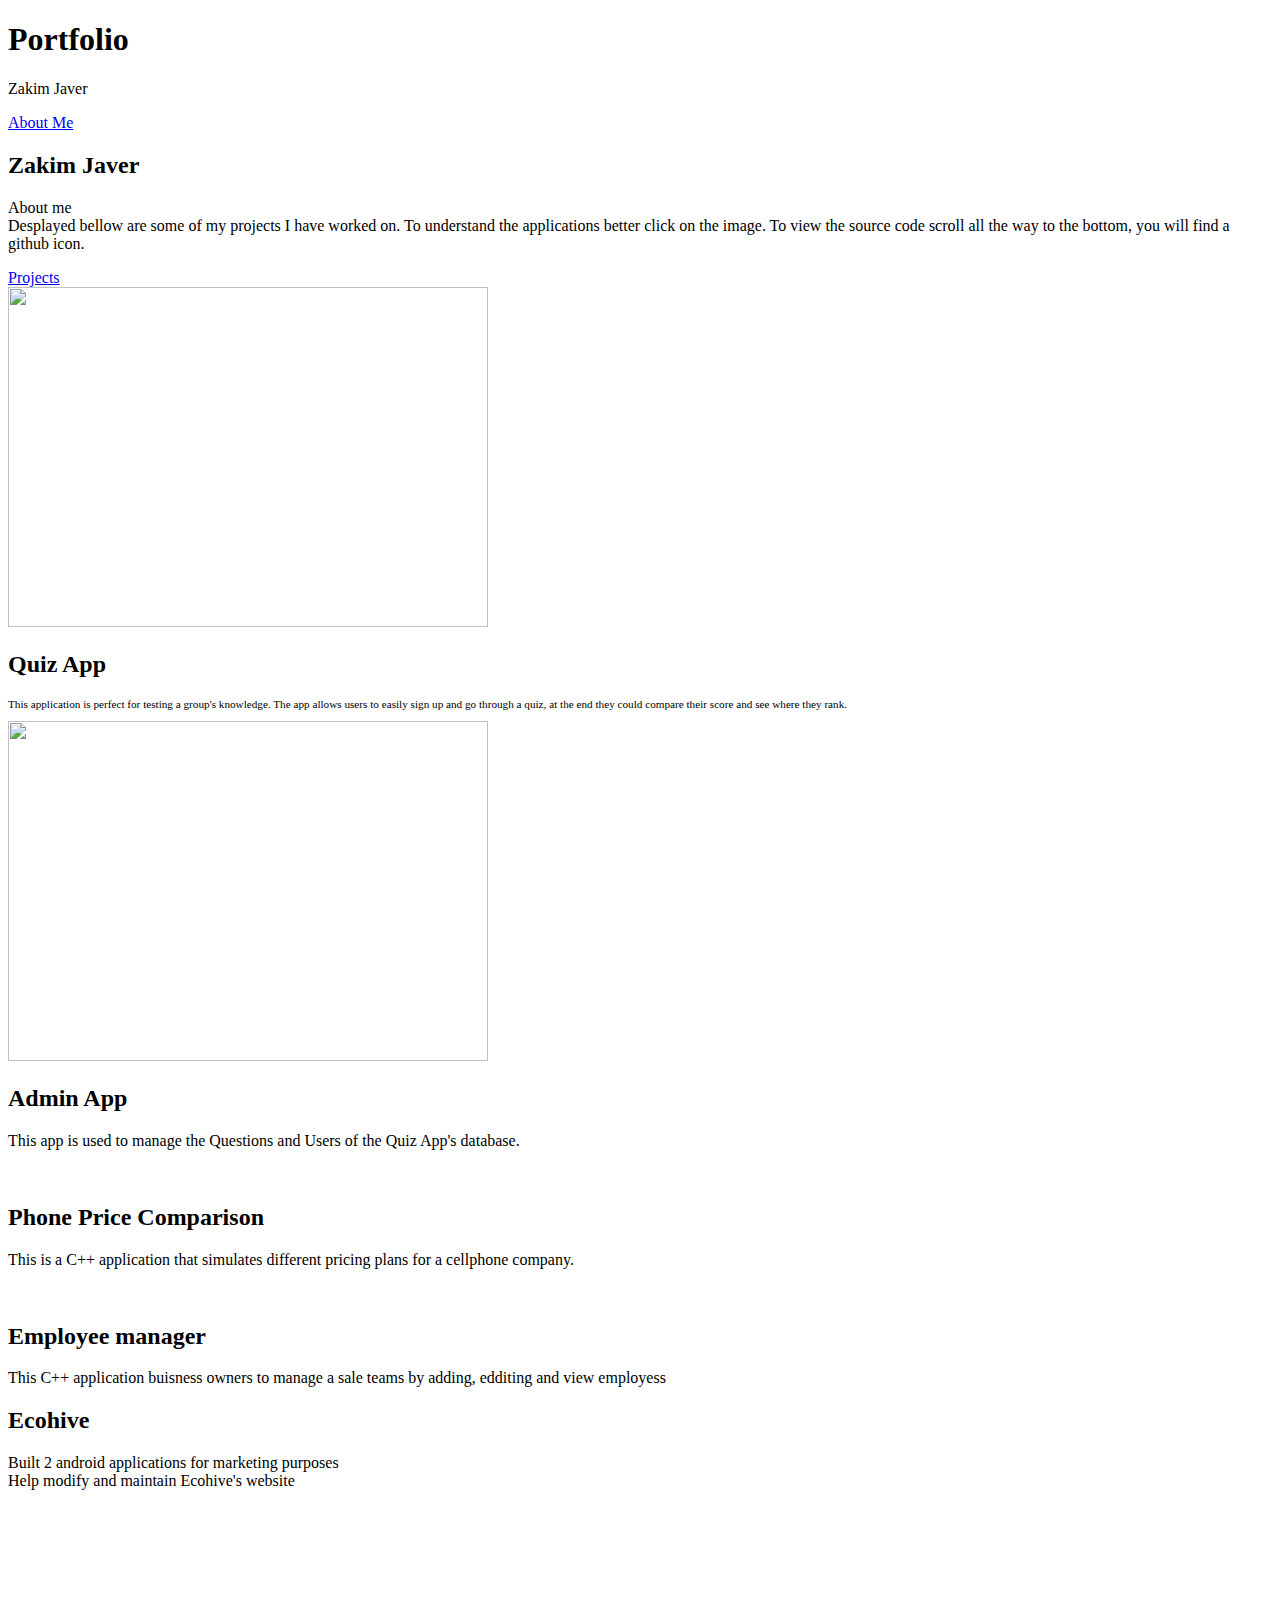
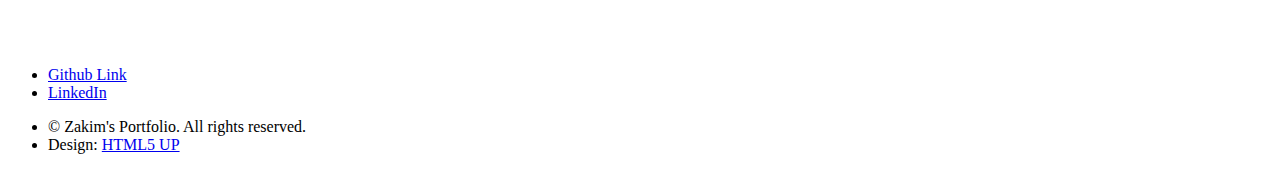
==== index.html @ 415ef4fd "Add files via upload" ====
<!DOCTYPE HTML>
<!--
	Overflow by HTML5 UP
	html5up.net | @ajlkn
	Free for personal and commercial use under the CCA 3.0 license (html5up.net/license)
-->
<html>
	<head>
		<title>Zakim Javer</title>
		<meta charset="utf-8" />
		<meta name="viewport" content="width=device-width, initial-scale=1, user-scalable=no" />
		<link rel="stylesheet" href="assets/css/main.css" />
		<noscript><link rel="stylesheet" href="assets/css/noscript.css" /></noscript>
	</head>
	<body class="is-preload">

		<!-- Header -->
			<section id="header">
				<header>
					<h1>Portfolio </h1>
					<p>Zakim Javer</p>
				</header>
				<footer>
					<a href="#banner" class="button style2 scrolly-middle">About Me</a>
				</footer>
			</section>

		<!-- Banner -->
			<section id="banner">
				<header>
					<h2>Zakim Javer</h2>
				</header>
				<p>About me<br>
					Desplayed bellow are some of my projects I have worked on. To understand the applications better click on the image. To view the source code scroll all the way to the bottom, you will find a github icon.</p>
				<footer>
					<a href="#first" class="button style2 scrolly">Projects</a>
				</footer>
			</section>
		<!-- Quiz app -->
			<article id="first" class="container box style1 right">
				<a href="quizApp.html" class="image fit"><img src="images/projects/quizApp.jpg" alt="" style="width: 12.7cm; height: 9cm" /></a>
				<div class="inner">
					<header>
						<h2>Quiz App</h2>
					</header>
					<p style="font-size: 70%">This application is perfect for testing a group's knowledge. The app allows users to easily sign up and go through a quiz, at the end they could compare their score and see where they rank.</p>
				</div>
			</article>

		<!-- MyUserLab -->
			<article class="container box style1 left">
				<a href="myUserLab.html" class="image fit"><img src="images/MyUserLab/myUserLab.jpg" alt="" style="width: 12.7cm; height: 9cm"/></a>
				<div class="inner">
					<header>
						<h2>Admin App</h2>
					</header>
					<p>This app is used to manage the Questions and Users of the Quiz App's database.</p>
				</div>
			</article>

			<article id="third" class="container box style1 right">
				<a href="phonePriceComparison.html" class="image fit"><img src="images/phoneSimulation.jpg" alt="" /></a>
				<div class="inner">
					<header>
						<h2>Phone Price Comparison
						</h2>
					</header>
					<p>This is a C++ application that simulates different pricing plans for a cellphone company.</p>
				</div>
			</article>

			<article id="forth" class="container box style1 right">
				<a href="employeeManager.html" class="image fit"><img src="images/employeeManager.jpg" alt="" /></a>
				<div class="inner">
					<header>
						<h2>Employee manager
						</h2>
					</header>
					<p>This C++ application buisness owners to manage a sale teams by adding, edditing and view employess</p>
				</div>
			</article>

		<!-- Portfolio -->
			<article class="container box style2">
				<header>
					<h2>Ecohive</h2>
					<p>Built 2 android applications for marketing purposes<br />
					Help modify and maintain Ecohive's website<br /></p>
				</header>
				<div class="inner gallery">
					<div class="row gtr-0">
						<div class="col-3 col-12-mobile"><a href="images/fulls/01.jpg" class="image fit"><img src="images/thumbs/01.jpg" alt="" title="Ad infinitum" /></a></div>
						<div class="col-3 col-12-mobile"><a href="images/fulls/02.jpg" class="image fit"><img src="images/thumbs/02.jpg" alt="" title="Dressed in Clarity" /></a></div>
						<div class="col-3 col-12-mobile"><a href="images/fulls/03.jpg" class="image fit"><img src="images/thumbs/03.jpg" alt="" title="Raven" /></a></div>
						<div class="col-3 col-12-mobile"><a href="images/fulls/04.jpg" class="image fit"><img src="images/thumbs/04.jpg" alt="" title="I'll have a cup of Disneyland, please" /></a></div>
					</div>
					<div class="row gtr-0">
						<div class="col-3 col-12-mobile"><a href="images/fulls/05.jpg" class="image fit"><img src="images/thumbs/05.jpg" alt="" title="Cherish" /></a></div>
						<div class="col-3 col-12-mobile"><a href="images/fulls/06.jpg" class="image fit"><img src="images/thumbs/06.jpg" alt="" title="Different." /></a></div>
						<div class="col-3 col-12-mobile"><a href="images/fulls/07.jpg" class="image fit"><img src="images/thumbs/07.jpg" alt="" title="History was made here" /></a></div>
						<div class="col-3 col-12-mobile"><a href="images/fulls/08.jpg" class="image fit"><img src="images/thumbs/08.jpg" alt="" title="People come and go and walk away" /></a></div>
					</div>
				</div>
			</article>

		<!-- Generic -->
		<!--
			<article class="container box style3">
				<header>
					<h2>Generic Box</h2>
					<p>Just a generic box. Nothing to see here.</p>
				</header>
				<section>
					<header>
						<h3>Paragraph</h3>
						<p>This is a subtitle</p>
					</header>
					<p>Phasellus nisl nisl, varius id <sup>porttitor sed pellentesque</sup> ac orci. Pellentesque
					habitant <strong>strong</strong> tristique <b>bold</b> et netus <i>italic</i> malesuada <em>emphasized</em> ac turpis egestas. Morbi
					leo suscipit ut. Praesent <sub>id turpis vitae</sub> turpis pretium ultricies. Vestibulum sit
					amet risus elit.</p>
				</section>
				<section>
					<header>
						<h3>Blockquote</h3>
					</header>
					<blockquote>Fringilla nisl. Donec accumsan interdum nisi, quis tincidunt felis sagittis eget.
					tempus euismod. Vestibulum ante ipsum primis in faucibus.</blockquote>
				</section>
				<section>
					<header>
						<h3>Divider</h3>
					</header>
					<p>Donec consectetur <a href="#">vestibulum dolor et pulvinar</a>. Etiam vel felis enim, at viverra
					ligula. Ut porttitor sagittis lorem, quis eleifend nisi ornare vel. Praesent nec orci
					facilisis leo magna. Cras sit amet urna eros, id egestas urna. Quisque aliquam
					tempus euismod. Vestibulum ante ipsum primis in faucibus orci luctus et ultrices
					posuere cubilia.</p>
					<hr />
					<p>Donec consectetur vestibulum dolor et pulvinar. Etiam vel felis enim, at viverra
					ligula. Ut porttitor sagittis lorem, quis eleifend nisi ornare vel. Praesent nec orci
					facilisis leo magna. Cras sit amet urna eros, id egestas urna. Quisque aliquam
					tempus euismod. Vestibulum ante ipsum primis in faucibus orci luctus et ultrices
					posuere cubilia.</p>
				</section>
				<section>
					<header>
						<h3>Unordered List</h3>
					</header>
					<ul>
						<li>Donec consectetur vestibulum dolor et pulvinar. Etiam vel felis enim, at viverra ligula. Ut porttitor sagittis lorem, quis eleifend nisi ornare vel.</li>
						<li>Donec consectetur vestibulum dolor et pulvinar. Etiam vel felis enim, at viverra ligula. Ut porttitor sagittis lorem, quis eleifend nisi ornare vel.</li>
						<li>Donec consectetur vestibulum dolor et pulvinar. Etiam vel felis enim, at viverra ligula. Ut porttitor sagittis lorem, quis eleifend nisi ornare vel.</li>
						<li>Donec consectetur vestibulum dolor et pulvinar. Etiam vel felis enim, at viverra ligula. Ut porttitor sagittis lorem, quis eleifend nisi ornare vel.</li>
					</ul>
				</section>
				<section>
					<header>
						<h3>Ordered List</h3>
					</header>
					<ol>
						<li>Donec consectetur vestibulum dolor et pulvinar. Etiam vel felis enim, at viverra ligula. Ut porttitor sagittis lorem, quis eleifend nisi ornare vel.</li>
						<li>Donec consectetur vestibulum dolor et pulvinar. Etiam vel felis enim, at viverra ligula. Ut porttitor sagittis lorem, quis eleifend nisi ornare vel.</li>
						<li>Donec consectetur vestibulum dolor et pulvinar. Etiam vel felis enim, at viverra ligula. Ut porttitor sagittis lorem, quis eleifend nisi ornare vel.</li>
						<li>Donec consectetur vestibulum dolor et pulvinar. Etiam vel felis enim, at viverra ligula. Ut porttitor sagittis lorem, quis eleifend nisi ornare vel.</li>
					</ol>
				</section>
				<section>
					<header>
						<h3>Table</h3>
					</header>
					<div class="table-wrapper">
						<table>
							<thead>
								<tr>
									<th>ID</th>
									<th>Name</th>
									<th>Description</th>
									<th>Price</th>
								</tr>
							</thead>
							<tbody>
								<tr>
									<td>45815</td>
									<td>Something</td>
									<td>Ut porttitor sagittis lorem quis nisi ornare.</td>
									<td>29.99</td>
								</tr>
								<tr>
									<td>24524</td>
									<td>Nothing</td>
									<td>Ut porttitor sagittis lorem quis nisi ornare.</td>
									<td>19.99</td>
								</tr>
								<tr>
									<td>45815</td>
									<td>Something</td>
									<td>Ut porttitor sagittis lorem quis nisi ornare.</td>
									<td>29.99</td>
								</tr>
								<tr>
									<td>24524</td>
									<td>Nothing</td>
									<td>Ut porttitor sagittis lorem quis nisi ornare.</td>
									<td>19.99</td>
								</tr>
							</tbody>
							<tfoot>
								<tr>
									<td colspan="3"></td>
									<td>100.00</td>
								</tr>
							</tfoot>
						</table>
					</div>
				</section>
				<section>
					<header>
						<h3>Form</h3>
					</header>
					<form method="post" action="#">
						<div class="row">
							<div class="col-6 col-12-mobile">
								<input class="text" type="text" name="name" id="name" value="" placeholder="John Doe" />
							</div>
							<div class="col-6 col-12-mobile">
								<input class="text" type="text" name="email" id="email" value="" placeholder="johndoe@domain.tld" />
							</div>
							<div class="col-12">
								<select name="department" id="department">
									<option value="">Choose a department</option>
									<option value="1">Manufacturing</option>
									<option value="2">Administration</option>
									<option value="3">Support</option>
								</select>
							</div>
							<div class="col-12">
								<input class="text" type="text" name="subject" id="subject" value="" placeholder="Enter your subject" />
							</div>
							<div class="col-12">
								<textarea name="message" id="message" placeholder="Enter your message"></textarea>
							</div>
							<div class="col-12">
								<ul class="actions">
									<li><input type="submit" value="Submit" /></li>
									<li><input type="reset" class="style3" value="Clear Form" /></li>
								</ul>
							</div>
						</div>
					</form>
				</section>
			</article>
		-->

		<section id="footer">
			<ul class="icons">
				<li> <a href="https://github.com/ZakimJaver" class="icon brands fa-github"><span class="label">Github Link</span></a></li>
				<li><a href="#" class="icon brands fa-linkedin-in"><span class="label">LinkedIn</span></a></li>
			</ul>
			<div class="copyright">
				<ul class="menu">
					<li>&copy; Zakim's Portfolio. All rights reserved.</li><li>Design: <a href="http://html5up.net">HTML5 UP</a></li>
				</ul>
			</div>
		</section>

		<!-- Scripts -->
			<script src="assets/js/jquery.min.js"></script>
			<script src="assets/js/jquery.scrolly.min.js"></script>
			<script src="assets/js/jquery.poptrox.min.js"></script>
			<script src="assets/js/browser.min.js"></script>
			<script src="assets/js/breakpoints.min.js"></script>
			<script src="assets/js/util.js"></script>
			<script src="assets/js/main.js"></script>

	</body>
</html>
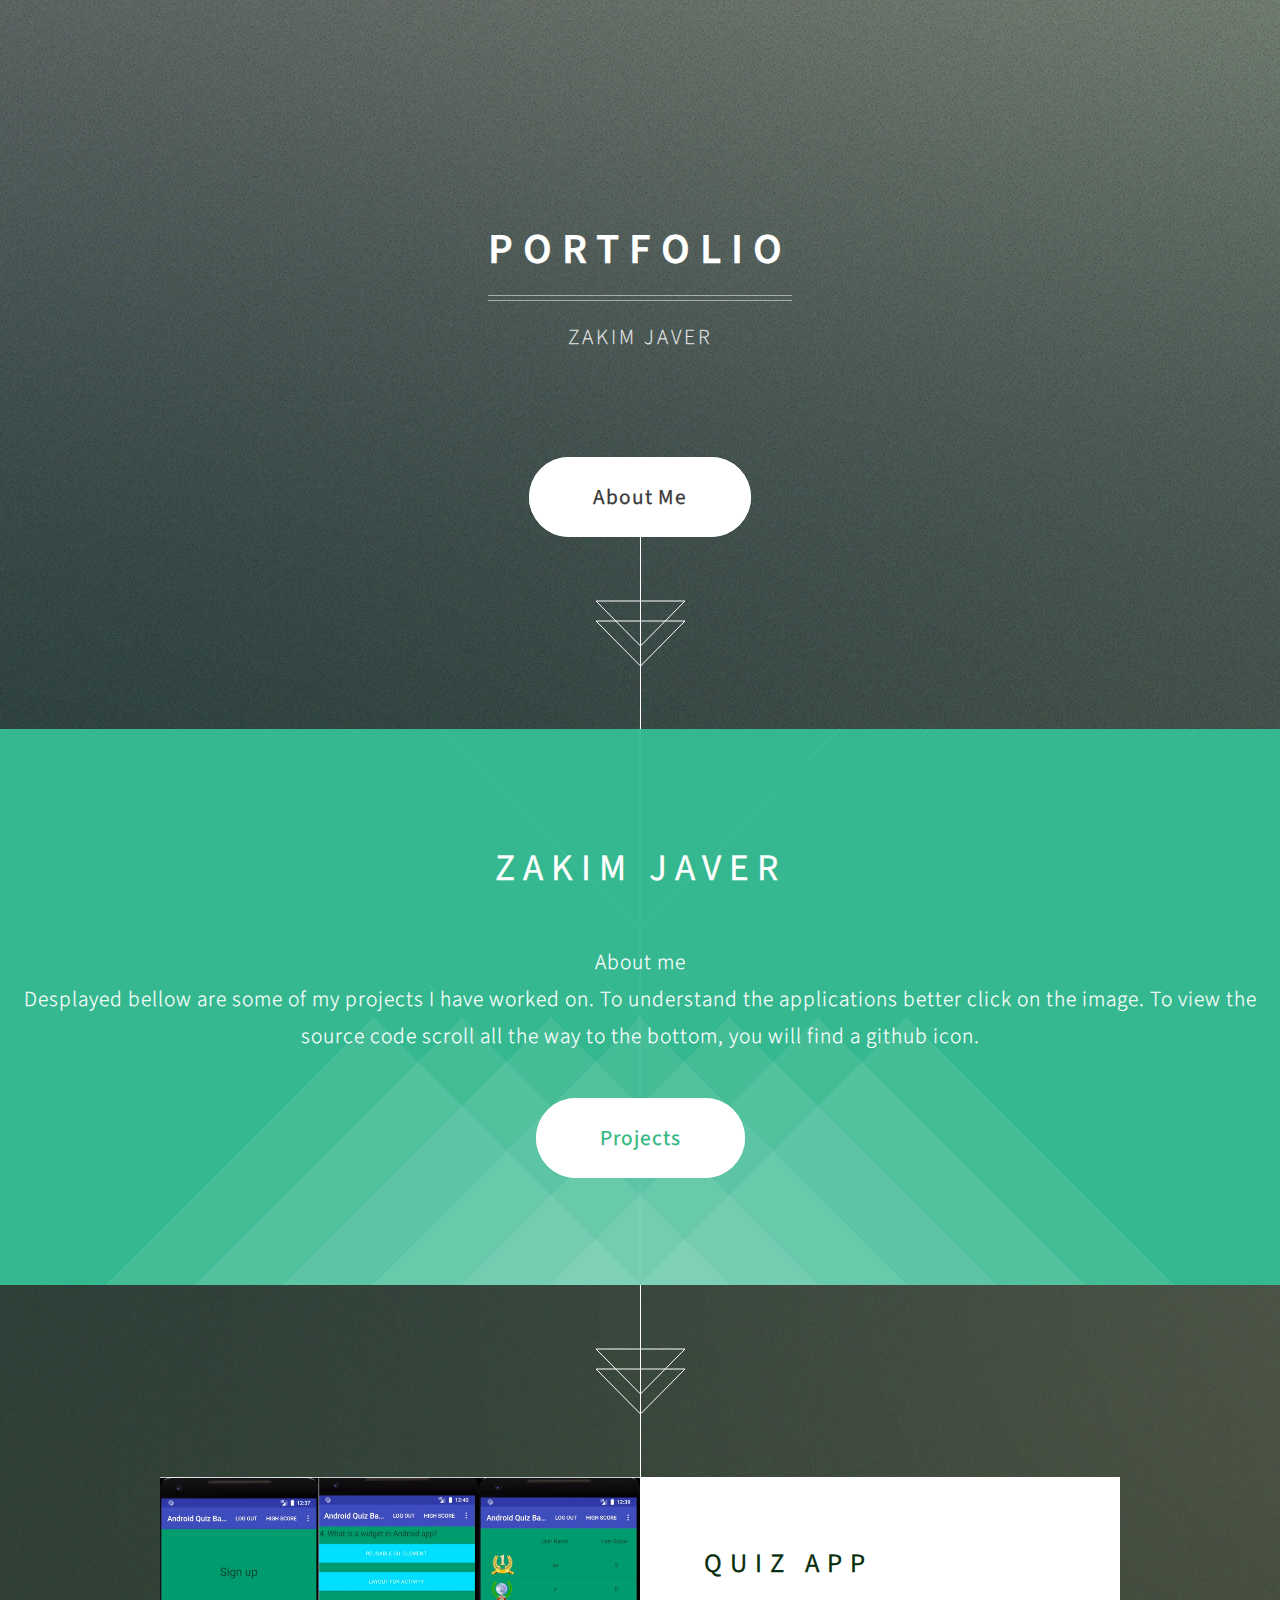
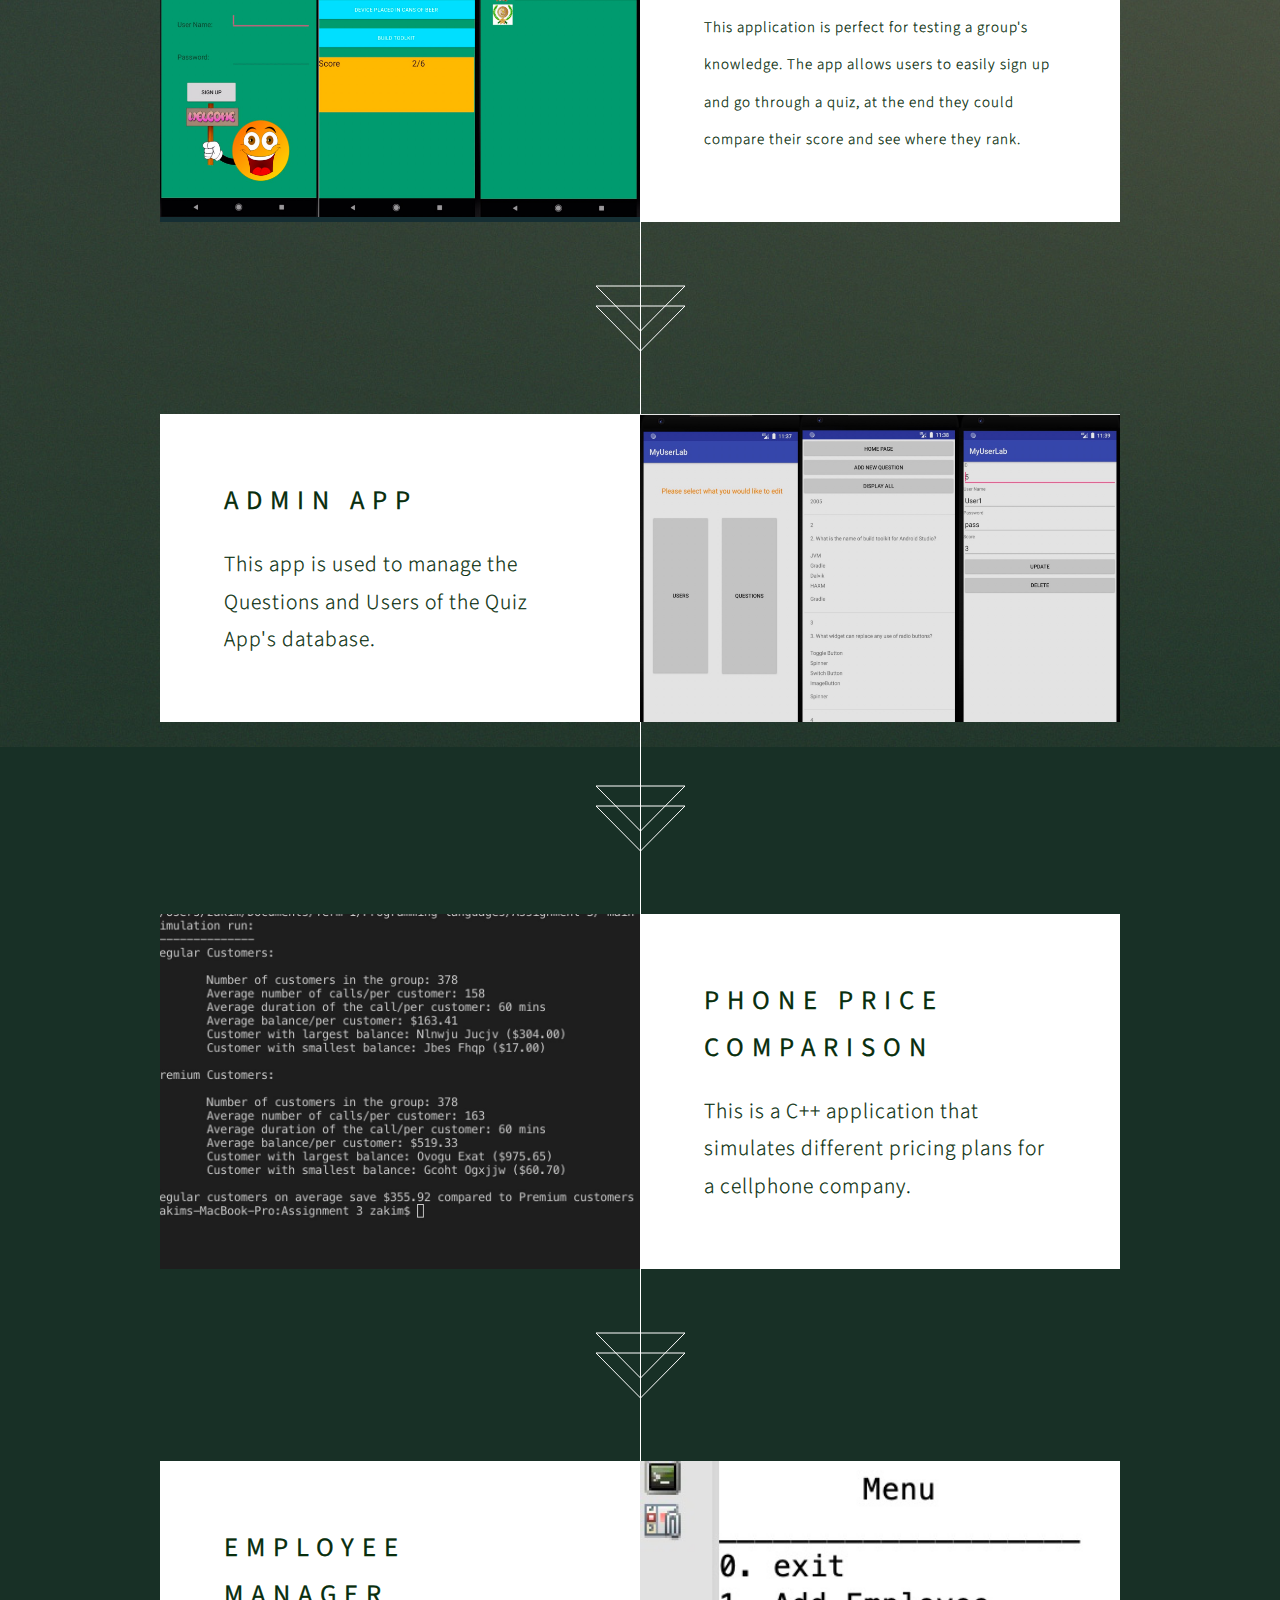
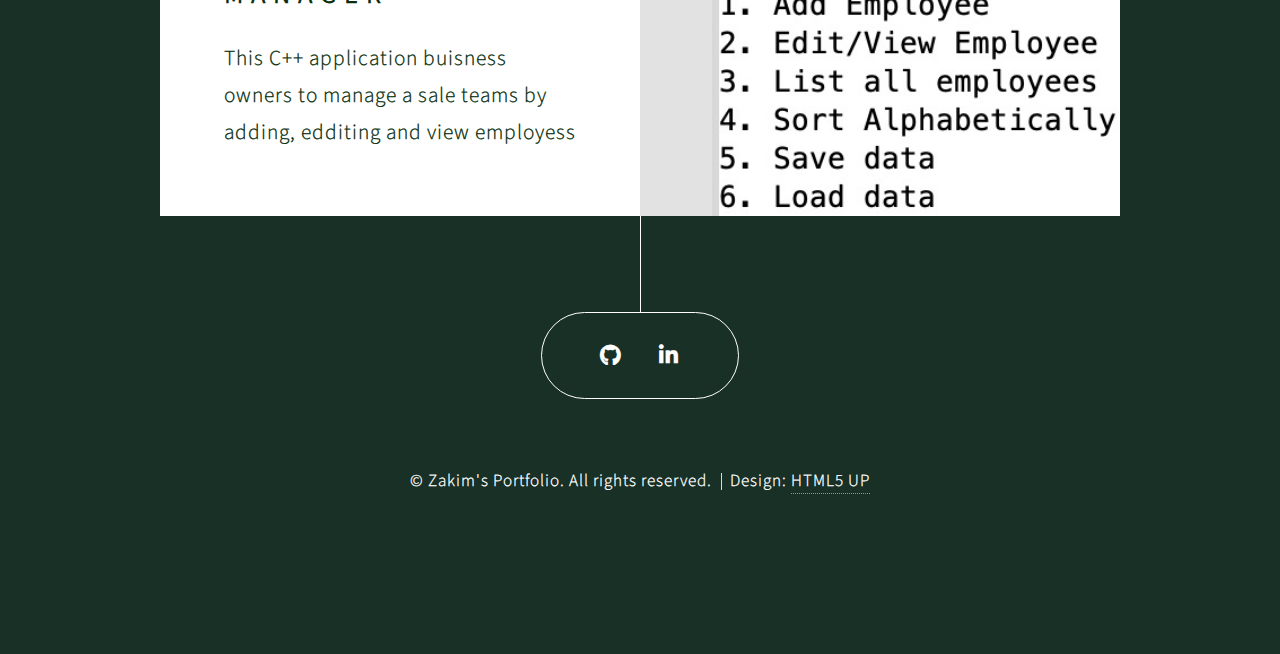
==== commit 48ba9740: "Update index.html" ====
--- a/index.html
+++ b/index.html
@@ -69,7 +69,7 @@
 				</div>
 			</article>
 
-			<article id="forth" class="container box style1 right">
+			<article id="forth" class="container box style1 left">
 				<a href="employeeManager.html" class="image fit"><img src="images/employeeManager.jpg" alt="" /></a>
 				<div class="inner">
 					<header>
@@ -80,182 +80,10 @@
 				</div>
 			</article>
 
-		<!-- Portfolio -->
-			<article class="container box style2">
-				<header>
-					<h2>Ecohive</h2>
-					<p>Built 2 android applications for marketing purposes<br />
-					Help modify and maintain Ecohive's website<br /></p>
-				</header>
-				<div class="inner gallery">
-					<div class="row gtr-0">
-						<div class="col-3 col-12-mobile"><a href="images/fulls/01.jpg" class="image fit"><img src="images/thumbs/01.jpg" alt="" title="Ad infinitum" /></a></div>
-						<div class="col-3 col-12-mobile"><a href="images/fulls/02.jpg" class="image fit"><img src="images/thumbs/02.jpg" alt="" title="Dressed in Clarity" /></a></div>
-						<div class="col-3 col-12-mobile"><a href="images/fulls/03.jpg" class="image fit"><img src="images/thumbs/03.jpg" alt="" title="Raven" /></a></div>
-						<div class="col-3 col-12-mobile"><a href="images/fulls/04.jpg" class="image fit"><img src="images/thumbs/04.jpg" alt="" title="I'll have a cup of Disneyland, please" /></a></div>
-					</div>
-					<div class="row gtr-0">
-						<div class="col-3 col-12-mobile"><a href="images/fulls/05.jpg" class="image fit"><img src="images/thumbs/05.jpg" alt="" title="Cherish" /></a></div>
-						<div class="col-3 col-12-mobile"><a href="images/fulls/06.jpg" class="image fit"><img src="images/thumbs/06.jpg" alt="" title="Different." /></a></div>
-						<div class="col-3 col-12-mobile"><a href="images/fulls/07.jpg" class="image fit"><img src="images/thumbs/07.jpg" alt="" title="History was made here" /></a></div>
-						<div class="col-3 col-12-mobile"><a href="images/fulls/08.jpg" class="image fit"><img src="images/thumbs/08.jpg" alt="" title="People come and go and walk away" /></a></div>
-					</div>
-				</div>
-			</article>
-
-		<!-- Generic -->
-		<!--
-			<article class="container box style3">
-				<header>
-					<h2>Generic Box</h2>
-					<p>Just a generic box. Nothing to see here.</p>
-				</header>
-				<section>
-					<header>
-						<h3>Paragraph</h3>
-						<p>This is a subtitle</p>
-					</header>
-					<p>Phasellus nisl nisl, varius id <sup>porttitor sed pellentesque</sup> ac orci. Pellentesque
-					habitant <strong>strong</strong> tristique <b>bold</b> et netus <i>italic</i> malesuada <em>emphasized</em> ac turpis egestas. Morbi
-					leo suscipit ut. Praesent <sub>id turpis vitae</sub> turpis pretium ultricies. Vestibulum sit
-					amet risus elit.</p>
-				</section>
-				<section>
-					<header>
-						<h3>Blockquote</h3>
-					</header>
-					<blockquote>Fringilla nisl. Donec accumsan interdum nisi, quis tincidunt felis sagittis eget.
-					tempus euismod. Vestibulum ante ipsum primis in faucibus.</blockquote>
-				</section>
-				<section>
-					<header>
-						<h3>Divider</h3>
-					</header>
-					<p>Donec consectetur <a href="#">vestibulum dolor et pulvinar</a>. Etiam vel felis enim, at viverra
-					ligula. Ut porttitor sagittis lorem, quis eleifend nisi ornare vel. Praesent nec orci
-					facilisis leo magna. Cras sit amet urna eros, id egestas urna. Quisque aliquam
-					tempus euismod. Vestibulum ante ipsum primis in faucibus orci luctus et ultrices
-					posuere cubilia.</p>
-					<hr />
-					<p>Donec consectetur vestibulum dolor et pulvinar. Etiam vel felis enim, at viverra
-					ligula. Ut porttitor sagittis lorem, quis eleifend nisi ornare vel. Praesent nec orci
-					facilisis leo magna. Cras sit amet urna eros, id egestas urna. Quisque aliquam
-					tempus euismod. Vestibulum ante ipsum primis in faucibus orci luctus et ultrices
-					posuere cubilia.</p>
-				</section>
-				<section>
-					<header>
-						<h3>Unordered List</h3>
-					</header>
-					<ul>
-						<li>Donec consectetur vestibulum dolor et pulvinar. Etiam vel felis enim, at viverra ligula. Ut porttitor sagittis lorem, quis eleifend nisi ornare vel.</li>
-						<li>Donec consectetur vestibulum dolor et pulvinar. Etiam vel felis enim, at viverra ligula. Ut porttitor sagittis lorem, quis eleifend nisi ornare vel.</li>
-						<li>Donec consectetur vestibulum dolor et pulvinar. Etiam vel felis enim, at viverra ligula. Ut porttitor sagittis lorem, quis eleifend nisi ornare vel.</li>
-						<li>Donec consectetur vestibulum dolor et pulvinar. Etiam vel felis enim, at viverra ligula. Ut porttitor sagittis lorem, quis eleifend nisi ornare vel.</li>
-					</ul>
-				</section>
-				<section>
-					<header>
-						<h3>Ordered List</h3>
-					</header>
-					<ol>
-						<li>Donec consectetur vestibulum dolor et pulvinar. Etiam vel felis enim, at viverra ligula. Ut porttitor sagittis lorem, quis eleifend nisi ornare vel.</li>
-						<li>Donec consectetur vestibulum dolor et pulvinar. Etiam vel felis enim, at viverra ligula. Ut porttitor sagittis lorem, quis eleifend nisi ornare vel.</li>
-						<li>Donec consectetur vestibulum dolor et pulvinar. Etiam vel felis enim, at viverra ligula. Ut porttitor sagittis lorem, quis eleifend nisi ornare vel.</li>
-						<li>Donec consectetur vestibulum dolor et pulvinar. Etiam vel felis enim, at viverra ligula. Ut porttitor sagittis lorem, quis eleifend nisi ornare vel.</li>
-					</ol>
-				</section>
-				<section>
-					<header>
-						<h3>Table</h3>
-					</header>
-					<div class="table-wrapper">
-						<table>
-							<thead>
-								<tr>
-									<th>ID</th>
-									<th>Name</th>
-									<th>Description</th>
-									<th>Price</th>
-								</tr>
-							</thead>
-							<tbody>
-								<tr>
-									<td>45815</td>
-									<td>Something</td>
-									<td>Ut porttitor sagittis lorem quis nisi ornare.</td>
-									<td>29.99</td>
-								</tr>
-								<tr>
-									<td>24524</td>
-									<td>Nothing</td>
-									<td>Ut porttitor sagittis lorem quis nisi ornare.</td>
-									<td>19.99</td>
-								</tr>
-								<tr>
-									<td>45815</td>
-									<td>Something</td>
-									<td>Ut porttitor sagittis lorem quis nisi ornare.</td>
-									<td>29.99</td>
-								</tr>
-								<tr>
-									<td>24524</td>
-									<td>Nothing</td>
-									<td>Ut porttitor sagittis lorem quis nisi ornare.</td>
-									<td>19.99</td>
-								</tr>
-							</tbody>
-							<tfoot>
-								<tr>
-									<td colspan="3"></td>
-									<td>100.00</td>
-								</tr>
-							</tfoot>
-						</table>
-					</div>
-				</section>
-				<section>
-					<header>
-						<h3>Form</h3>
-					</header>
-					<form method="post" action="#">
-						<div class="row">
-							<div class="col-6 col-12-mobile">
-								<input class="text" type="text" name="name" id="name" value="" placeholder="John Doe" />
-							</div>
-							<div class="col-6 col-12-mobile">
-								<input class="text" type="text" name="email" id="email" value="" placeholder="johndoe@domain.tld" />
-							</div>
-							<div class="col-12">
-								<select name="department" id="department">
-									<option value="">Choose a department</option>
-									<option value="1">Manufacturing</option>
-									<option value="2">Administration</option>
-									<option value="3">Support</option>
-								</select>
-							</div>
-							<div class="col-12">
-								<input class="text" type="text" name="subject" id="subject" value="" placeholder="Enter your subject" />
-							</div>
-							<div class="col-12">
-								<textarea name="message" id="message" placeholder="Enter your message"></textarea>
-							</div>
-							<div class="col-12">
-								<ul class="actions">
-									<li><input type="submit" value="Submit" /></li>
-									<li><input type="reset" class="style3" value="Clear Form" /></li>
-								</ul>
-							</div>
-						</div>
-					</form>
-				</section>
-			</article>
-		-->
-
 		<section id="footer">
 			<ul class="icons">
 				<li> <a href="https://github.com/ZakimJaver" class="icon brands fa-github"><span class="label">Github Link</span></a></li>
-				<li><a href="#" class="icon brands fa-linkedin-in"><span class="label">LinkedIn</span></a></li>
+				<li><a href="http://linkedin.com/in/zakim-javer" class="icon brands fa-linkedin-in"><span class="label">LinkedIn</span></a></li>
 			</ul>
 			<div class="copyright">
 				<ul class="menu">
@@ -274,4 +102,4 @@
 			<script src="assets/js/main.js"></script>
 
 	</body>
-</html>+</html>
--- a/assets/css/main.css
+++ b/assets/css/main.css
@@ -0,0 +1,2820 @@
+@import url("https://fonts.googleapis.com/css?family=Source+Sans+Pro:300,300italic,400,600");
+@import url("fontawesome-all.min.css");
+
+/*
+	Overflow by HTML5 UP
+	html5up.net | @ajlkn
+	Free for personal and commercial use under the CCA 3.0 license (html5up.net/license)
+*/
+
+html, body, div, span, applet, object,
+iframe, h1, h2, h3, h4, h5, h6, p, blockquote,
+pre, a, abbr, acronym, address, big, cite,
+code, del, dfn, em, img, ins, kbd, q, s, samp,
+small, strike, strong, sub, sup, tt, var, b,
+u, i, center, dl, dt, dd, ol, ul, li, fieldset,
+form, label, legend, table, caption, tbody,
+tfoot, thead, tr, th, td, article, aside,
+canvas, details, embed, figure, figcaption,
+footer, header, hgroup, menu, nav, output, ruby,
+section, summary, time, mark, audio, video {
+	margin: 0;
+	padding: 0;
+	border: 0;
+	font-size: 80%;
+	font: inherit;
+	vertical-align: baseline;}
+
+article, aside, details, figcaption, figure,
+footer, header, hgroup, menu, nav, section {
+	display: block;}
+body {
+	line-height: 1;
+}
+
+.centerImage{
+	display: inline-block, block;
+	margin-left: 15%;
+	margin-right: 60%;
+	width: 25%;
+	box-align: left;
+}
+
+ol, ul {
+	list-style: none;
+}
+
+blockquote, q {
+	quotes: none;
+}
+
+	blockquote:before, blockquote:after, q:before, q:after {
+		content: '';
+		content: none;
+	}
+
+table {
+	border-collapse: collapse;
+	border-spacing: 0;
+}
+
+body {
+	-webkit-text-size-adjust: none;
+}
+
+mark {
+	background-color: transparent;
+	color: inherit;
+}
+
+input::-moz-focus-inner {
+	border: 0;
+	padding: 0;
+}
+
+input, select, textarea {
+	-moz-appearance: none;
+	-webkit-appearance: none;
+	-ms-appearance: none;
+	appearance: none;
+}
+
+/* Basic */
+
+	html {
+		box-sizing: border-box;
+	}
+
+	*, *:before, *:after {
+		box-sizing: inherit;
+	}
+
+	body {
+		background-color: #183026;
+		background-image: url("images/overlay.png"), url("../../images/bg.jpg");
+		background-repeat: repeat, no-repeat;
+		background-size: auto, cover;
+		background-position: top left, center 0;
+		background-attachment: fixed, fixed;
+		font-family: 'Source Sans Pro', sans-serif;
+		font-size: 18pt;
+		line-height: 1.75em;
+		font-weight: 300;
+		letter-spacing: 1px;
+		color: #082e0d;
+		text-shadow: 0 0 0.5px rgba(58, 57, 57, 0.25);
+		-webkit-text-stroke: 0.25px;
+	}
+
+		body.is-scroll {
+			background-attachment: scroll, scroll;
+			background-size: auto, 100% auto;
+		}
+
+		body.is-preload *, body.is-preload *:before, body.is-preload *:after {
+			-moz-animation: none !important;
+			-webkit-animation: none !important;
+			-ms-animation: none !important;
+			animation: none !important;
+			-moz-transition: none !important;
+			-webkit-transition: none !important;
+			-ms-transition: none !important;
+			transition: none !important;
+		}
+
+	input, textarea, select {
+		font-family: 'Source Sans Pro', sans-serif;
+		font-size: 18pt;
+		line-height: 1.75em;
+		font-weight: 300;
+		letter-spacing: 1px;
+		color: #3a3939;
+		text-shadow: 0 0 0.5px rgba(58, 57, 57, 0.25);
+		-webkit-text-stroke: 0.25px;
+	}
+
+	h1, h2, h3, h4, h5, h6 {
+		font-weight: 400;
+		text-transform: uppercase;
+		line-height: 1.75em;
+	}
+
+	h1 a, h2 a, h3 a, h4 a, h5 a, h6 a {
+		color: inherit;
+		text-decoration: none;
+	}
+
+	h2 {
+		font-size: 1.25em;
+		letter-spacing: 8px;
+	}
+
+	h3 {
+		font-size: 1em;
+		letter-spacing: 5px;
+	}
+
+	strong, b {
+		font-weight: 400;
+	}
+
+	em, i {
+		font-style: italic;
+	}
+
+	a {
+		-moz-transition: border-color 0.35s ease-in-out, color 0.35s ease-in-out;
+		-webkit-transition: border-color 0.35s ease-in-out, color 0.35s ease-in-out;
+		-ms-transition: border-color 0.35s ease-in-out, color 0.35s ease-in-out;
+		transition: border-color 0.35s ease-in-out, color 0.35s ease-in-out;
+		color: #35b88f;
+		text-shadow: 0 0 0.5px rgba(53, 184, 143, 0.25);
+		text-decoration: none;
+		border-bottom: dotted 1px rgba(53, 184, 143, 0.5);
+	}
+
+		a:hover {
+			border-bottom-color: rgba(53, 184, 143, 0);
+		}
+
+	sub {
+		position: relative;
+		top: 0.5em;
+		font-size: 0.8em;
+	}
+
+	sup {
+		position: relative;
+		top: -0.5em;
+		font-size: 0.8em;
+	}
+
+	hr {
+		border: 0;
+		border-top: solid 1px #dad9d9;
+		margin: 2em 0 2em 0;
+	}
+
+	blockquote {
+		border-left: solid 0.5em #eae9e9;
+		padding: 1em 0 1em 2em;
+		font-style: italic;
+	}
+
+	p, ul, ol, dl, table {
+		margin-bottom: 1em;
+	}
+
+	header {
+		margin-bottom: 1em;
+	}
+
+		header p {
+			display: block;
+			margin: 0.5em 0 0 0;
+			padding: 0 0 1.5em 0;
+		}
+
+	footer {
+		margin-top: 1em;
+	}
+
+	br.clear {
+		clear: both;
+	}
+
+/* Container */
+
+	.container {
+		margin: 0 auto;
+		max-width: 100%;
+		width: 1140px;
+	}
+
+		@media screen and (max-width: 1680px) {
+
+			.container {
+				width: 960px;
+			}
+
+		}
+
+		@media screen and (max-width: 1080px) {
+
+			.container {
+				width: 95%;
+			}
+
+		}
+
+/* Row */
+
+	.row {
+		display: flex;
+		flex-wrap: wrap;
+		box-sizing: border-box;
+		align-items: stretch;
+	}
+
+		.row > * {
+			box-sizing: border-box;
+		}
+
+		.row.gtr-uniform > * > :last-child {
+			margin-bottom: 0;
+		}
+
+		.row.aln-left {
+			justify-content: flex-start;
+		}
+
+		.row.aln-center {
+			justify-content: center;
+		}
+
+		.row.aln-right {
+			justify-content: flex-end;
+		}
+
+		.row.aln-top {
+			align-items: flex-start;
+		}
+
+		.row.aln-middle {
+			align-items: center;
+		}
+
+		.row.aln-bottom {
+			align-items: flex-end;
+		}
+
+		.row > .imp {
+			order: -1;
+		}
+
+		.row > .col-1 {
+			width: 8.33333%;
+		}
+
+		.row > .off-1 {
+			margin-left: 8.33333%;
+		}
+
+		.row > .col-2 {
+			width: 16.66667%;
+		}
+
+		.row > .off-2 {
+			margin-left: 16.66667%;
+		}
+
+		.row > .col-3 {
+			width: 25%;
+		}
+
+		.row > .off-3 {
+			margin-left: 25%;
+		}
+
+		.row > .col-4 {
+			width: 33.33333%;
+		}
+
+		.row > .off-4 {
+			margin-left: 33.33333%;
+		}
+
+		.row > .col-5 {
+			width: 41.66667%;
+		}
+
+		.row > .off-5 {
+			margin-left: 41.66667%;
+		}
+
+		.row > .col-6 {
+			width: 50%;
+		}
+
+		.row > .off-6 {
+			margin-left: 50%;
+		}
+
+		.row > .col-7 {
+			width: 58.33333%;
+		}
+
+		.row > .off-7 {
+			margin-left: 58.33333%;
+		}
+
+		.row > .col-8 {
+			width: 66.66667%;
+		}
+
+		.row > .off-8 {
+			margin-left: 66.66667%;
+		}
+
+		.row > .col-9 {
+			width: 75%;
+		}
+
+		.row > .off-9 {
+			margin-left: 75%;
+		}
+
+		.row > .col-10 {
+			width: 83.33333%;
+		}
+
+		.row > .off-10 {
+			margin-left: 83.33333%;
+		}
+
+		.row > .col-11 {
+			width: 91.66667%;
+		}
+
+		.row > .off-11 {
+			margin-left: 91.66667%;
+		}
+
+		.row > .col-12 {
+			width: 100%;
+		}
+
+		.row > .off-12 {
+			margin-left: 100%;
+		}
+
+		.row.gtr-0 {
+			margin-top: 0px;
+			margin-left: 0px;
+		}
+
+			.row.gtr-0 > * {
+				padding: 0px 0 0 0px;
+			}
+
+			.row.gtr-0.gtr-uniform {
+				margin-top: 0px;
+			}
+
+				.row.gtr-0.gtr-uniform > * {
+					padding-top: 0px;
+				}
+
+		.row.gtr-25 {
+			margin-top: -10px;
+			margin-left: -10px;
+		}
+
+			.row.gtr-25 > * {
+				padding: 10px 0 0 10px;
+			}
+
+			.row.gtr-25.gtr-uniform {
+				margin-top: -10px;
+			}
+
+				.row.gtr-25.gtr-uniform > * {
+					padding-top: 10px;
+				}
+
+		.row.gtr-50 {
+			margin-top: -20px;
+			margin-left: -20px;
+		}
+
+			.row.gtr-50 > * {
+				padding: 20px 0 0 20px;
+			}
+
+			.row.gtr-50.gtr-uniform {
+				margin-top: -20px;
+			}
+
+				.row.gtr-50.gtr-uniform > * {
+					padding-top: 20px;
+				}
+
+		.row {
+			margin-top: -40px;
+			margin-left: -40px;
+		}
+
+			.row > * {
+				padding: 40px 0 0 40px;
+			}
+
+			.row.gtr-uniform {
+				margin-top: -40px;
+			}
+
+				.row.gtr-uniform > * {
+					padding-top: 40px;
+				}
+
+		.row.gtr-150 {
+			margin-top: -60px;
+			margin-left: -60px;
+		}
+
+			.row.gtr-150 > * {
+				padding: 60px 0 0 60px;
+			}
+
+			.row.gtr-150.gtr-uniform {
+				margin-top: -60px;
+			}
+
+				.row.gtr-150.gtr-uniform > * {
+					padding-top: 60px;
+				}
+
+		.row.gtr-200 {
+			margin-top: -80px;
+			margin-left: -80px;
+		}
+
+			.row.gtr-200 > * {
+				padding: 80px 0 0 80px;
+			}
+
+			.row.gtr-200.gtr-uniform {
+				margin-top: -80px;
+			}
+
+				.row.gtr-200.gtr-uniform > * {
+					padding-top: 80px;
+				}
+
+		@media screen and (max-width: 1680px) {
+
+			.row {
+				display: flex;
+				flex-wrap: wrap;
+				box-sizing: border-box;
+				align-items: stretch;
+			}
+
+				.row > * {
+					box-sizing: border-box;
+				}
+
+				.row.gtr-uniform > * > :last-child {
+					margin-bottom: 0;
+				}
+
+				.row.aln-left {
+					justify-content: flex-start;
+				}
+
+				.row.aln-center {
+					justify-content: center;
+				}
+
+				.row.aln-right {
+					justify-content: flex-end;
+				}
+
+				.row.aln-top {
+					align-items: flex-start;
+				}
+
+				.row.aln-middle {
+					align-items: center;
+				}
+
+				.row.aln-bottom {
+					align-items: flex-end;
+				}
+
+				.row > .imp-wide {
+					order: -1;
+				}
+
+				.row > .col-1-wide {
+					width: 8.33333%;
+				}
+
+				.row > .off-1-wide {
+					margin-left: 8.33333%;
+				}
+
+				.row > .col-2-wide {
+					width: 16.66667%;
+				}
+
+				.row > .off-2-wide {
+					margin-left: 16.66667%;
+				}
+
+				.row > .col-3-wide {
+					width: 25%;
+				}
+
+				.row > .off-3-wide {
+					margin-left: 25%;
+				}
+
+				.row > .col-4-wide {
+					width: 33.33333%;
+				}
+
+				.row > .off-4-wide {
+					margin-left: 33.33333%;
+				}
+
+				.row > .col-5-wide {
+					width: 41.66667%;
+				}
+
+				.row > .off-5-wide {
+					margin-left: 41.66667%;
+				}
+
+				.row > .col-6-wide {
+					width: 50%;
+				}
+
+				.row > .off-6-wide {
+					margin-left: 50%;
+				}
+
+				.row > .col-7-wide {
+					width: 58.33333%;
+				}
+
+				.row > .off-7-wide {
+					margin-left: 58.33333%;
+				}
+
+				.row > .col-8-wide {
+					width: 66.66667%;
+				}
+
+				.row > .off-8-wide {
+					margin-left: 66.66667%;
+				}
+
+				.row > .col-9-wide {
+					width: 75%;
+				}
+
+				.row > .off-9-wide {
+					margin-left: 75%;
+				}
+
+				.row > .col-10-wide {
+					width: 83.33333%;
+				}
+
+				.row > .off-10-wide {
+					margin-left: 83.33333%;
+				}
+
+				.row > .col-11-wide {
+					width: 91.66667%;
+				}
+
+				.row > .off-11-wide {
+					margin-left: 91.66667%;
+				}
+
+				.row > .col-12-wide {
+					width: 100%;
+				}
+
+				.row > .off-12-wide {
+					margin-left: 100%;
+				}
+
+				.row.gtr-0 {
+					margin-top: 0px;
+					margin-left: 0px;
+				}
+
+					.row.gtr-0 > * {
+						padding: 0px 0 0 0px;
+					}
+
+					.row.gtr-0.gtr-uniform {
+						margin-top: 0px;
+					}
+
+						.row.gtr-0.gtr-uniform > * {
+							padding-top: 0px;
+						}
+
+				.row.gtr-25 {
+					margin-top: -10px;
+					margin-left: -10px;
+				}
+
+					.row.gtr-25 > * {
+						padding: 10px 0 0 10px;
+					}
+
+					.row.gtr-25.gtr-uniform {
+						margin-top: -10px;
+					}
+
+						.row.gtr-25.gtr-uniform > * {
+							padding-top: 10px;
+						}
+
+				.row.gtr-50 {
+					margin-top: -20px;
+					margin-left: -20px;
+				}
+
+					.row.gtr-50 > * {
+						padding: 20px 0 0 20px;
+					}
+
+					.row.gtr-50.gtr-uniform {
+						margin-top: -20px;
+					}
+
+						.row.gtr-50.gtr-uniform > * {
+							padding-top: 20px;
+						}
+
+				.row {
+					margin-top: -40px;
+					margin-left: -40px;
+				}
+
+					.row > * {
+						padding: 40px 0 0 40px;
+					}
+
+					.row.gtr-uniform {
+						margin-top: -40px;
+					}
+
+						.row.gtr-uniform > * {
+							padding-top: 40px;
+						}
+
+				.row.gtr-150 {
+					margin-top: -60px;
+					margin-left: -60px;
+				}
+
+					.row.gtr-150 > * {
+						padding: 60px 0 0 60px;
+					}
+
+					.row.gtr-150.gtr-uniform {
+						margin-top: -60px;
+					}
+
+						.row.gtr-150.gtr-uniform > * {
+							padding-top: 60px;
+						}
+
+				.row.gtr-200 {
+					margin-top: -80px;
+					margin-left: -80px;
+				}
+
+					.row.gtr-200 > * {
+						padding: 80px 0 0 80px;
+					}
+
+					.row.gtr-200.gtr-uniform {
+						margin-top: -80px;
+					}
+
+						.row.gtr-200.gtr-uniform > * {
+							padding-top: 80px;
+						}
+
+		}
+
+		@media screen and (max-width: 1080px) {
+
+			.row {
+				display: flex;
+				flex-wrap: wrap;
+				box-sizing: border-box;
+				align-items: stretch;
+			}
+
+				.row > * {
+					box-sizing: border-box;
+				}
+
+				.row.gtr-uniform > * > :last-child {
+					margin-bottom: 0;
+				}
+
+				.row.aln-left {
+					justify-content: flex-start;
+				}
+
+				.row.aln-center {
+					justify-content: center;
+				}
+
+				.row.aln-right {
+					justify-content: flex-end;
+				}
+
+				.row.aln-top {
+					align-items: flex-start;
+				}
+
+				.row.aln-middle {
+					align-items: center;
+				}
+
+				.row.aln-bottom {
+					align-items: flex-end;
+				}
+
+				.row > .imp-normal {
+					order: -1;
+				}
+
+				.row > .col-1-normal {
+					width: 8.33333%;
+				}
+
+				.row > .off-1-normal {
+					margin-left: 8.33333%;
+				}
+
+				.row > .col-2-normal {
+					width: 16.66667%;
+				}
+
+				.row > .off-2-normal {
+					margin-left: 16.66667%;
+				}
+
+				.row > .col-3-normal {
+					width: 25%;
+				}
+
+				.row > .off-3-normal {
+					margin-left: 25%;
+				}
+
+				.row > .col-4-normal {
+					width: 33.33333%;
+				}
+
+				.row > .off-4-normal {
+					margin-left: 33.33333%;
+				}
+
+				.row > .col-5-normal {
+					width: 41.66667%;
+				}
+
+				.row > .off-5-normal {
+					margin-left: 41.66667%;
+				}
+
+				.row > .col-6-normal {
+					width: 50%;
+				}
+
+				.row > .off-6-normal {
+					margin-left: 50%;
+				}
+
+				.row > .col-7-normal {
+					width: 58.33333%;
+				}
+
+				.row > .off-7-normal {
+					margin-left: 58.33333%;
+				}
+
+				.row > .col-8-normal {
+					width: 66.66667%;
+				}
+
+				.row > .off-8-normal {
+					margin-left: 66.66667%;
+				}
+
+				.row > .col-9-normal {
+					width: 75%;
+				}
+
+				.row > .off-9-normal {
+					margin-left: 75%;
+				}
+
+				.row > .col-10-normal {
+					width: 83.33333%;
+				}
+
+				.row > .off-10-normal {
+					margin-left: 83.33333%;
+				}
+
+				.row > .col-11-normal {
+					width: 91.66667%;
+				}
+
+				.row > .off-11-normal {
+					margin-left: 91.66667%;
+				}
+
+				.row > .col-12-normal {
+					width: 100%;
+				}
+
+				.row > .off-12-normal {
+					margin-left: 100%;
+				}
+
+				.row.gtr-0 {
+					margin-top: 0px;
+					margin-left: 0px;
+				}
+
+					.row.gtr-0 > * {
+						padding: 0px 0 0 0px;
+					}
+
+					.row.gtr-0.gtr-uniform {
+						margin-top: 0px;
+					}
+
+						.row.gtr-0.gtr-uniform > * {
+							padding-top: 0px;
+						}
+
+				.row.gtr-25 {
+					margin-top: -10px;
+					margin-left: -10px;
+				}
+
+					.row.gtr-25 > * {
+						padding: 10px 0 0 10px;
+					}
+
+					.row.gtr-25.gtr-uniform {
+						margin-top: -10px;
+					}
+
+						.row.gtr-25.gtr-uniform > * {
+							padding-top: 10px;
+						}
+
+				.row.gtr-50 {
+					margin-top: -20px;
+					margin-left: -20px;
+				}
+
+					.row.gtr-50 > * {
+						padding: 20px 0 0 20px;
+					}
+
+					.row.gtr-50.gtr-uniform {
+						margin-top: -20px;
+					}
+
+						.row.gtr-50.gtr-uniform > * {
+							padding-top: 20px;
+						}
+
+				.row {
+					margin-top: -40px;
+					margin-left: -40px;
+				}
+
+					.row > * {
+						padding: 40px 0 0 40px;
+					}
+
+					.row.gtr-uniform {
+						margin-top: -40px;
+					}
+
+						.row.gtr-uniform > * {
+							padding-top: 40px;
+						}
+
+				.row.gtr-150 {
+					margin-top: -60px;
+					margin-left: -60px;
+				}
+
+					.row.gtr-150 > * {
+						padding: 60px 0 0 60px;
+					}
+
+					.row.gtr-150.gtr-uniform {
+						margin-top: -60px;
+					}
+
+						.row.gtr-150.gtr-uniform > * {
+							padding-top: 60px;
+						}
+
+				.row.gtr-200 {
+					margin-top: -80px;
+					margin-left: -80px;
+				}
+
+					.row.gtr-200 > * {
+						padding: 80px 0 0 80px;
+					}
+
+					.row.gtr-200.gtr-uniform {
+						margin-top: -80px;
+					}
+
+						.row.gtr-200.gtr-uniform > * {
+							padding-top: 80px;
+						}
+
+		}
+
+		@media screen and (max-width: 840px) {
+
+			.row {
+				display: flex;
+				flex-wrap: wrap;
+				box-sizing: border-box;
+				align-items: stretch;
+			}
+
+				.row > * {
+					box-sizing: border-box;
+				}
+
+				.row.gtr-uniform > * > :last-child {
+					margin-bottom: 0;
+				}
+
+				.row.aln-left {
+					justify-content: flex-start;
+				}
+
+				.row.aln-center {
+					justify-content: center;
+				}
+
+				.row.aln-right {
+					justify-content: flex-end;
+				}
+
+				.row.aln-top {
+					align-items: flex-start;
+				}
+
+				.row.aln-middle {
+					align-items: center;
+				}
+
+				.row.aln-bottom {
+					align-items: flex-end;
+				}
+
+				.row > .imp-narrow {
+					order: -1;
+				}
+
+				.row > .col-1-narrow {
+					width: 8.33333%;
+				}
+
+				.row > .off-1-narrow {
+					margin-left: 8.33333%;
+				}
+
+				.row > .col-2-narrow {
+					width: 16.66667%;
+				}
+
+				.row > .off-2-narrow {
+					margin-left: 16.66667%;
+				}
+
+				.row > .col-3-narrow {
+					width: 25%;
+				}
+
+				.row > .off-3-narrow {
+					margin-left: 25%;
+				}
+
+				.row > .col-4-narrow {
+					width: 33.33333%;
+				}
+
+				.row > .off-4-narrow {
+					margin-left: 33.33333%;
+				}
+
+				.row > .col-5-narrow {
+					width: 41.66667%;
+				}
+
+				.row > .off-5-narrow {
+					margin-left: 41.66667%;
+				}
+
+				.row > .col-6-narrow {
+					width: 50%;
+				}
+
+				.row > .off-6-narrow {
+					margin-left: 50%;
+				}
+
+				.row > .col-7-narrow {
+					width: 58.33333%;
+				}
+
+				.row > .off-7-narrow {
+					margin-left: 58.33333%;
+				}
+
+				.row > .col-8-narrow {
+					width: 66.66667%;
+				}
+
+				.row > .off-8-narrow {
+					margin-left: 66.66667%;
+				}
+
+				.row > .col-9-narrow {
+					width: 75%;
+				}
+
+				.row > .off-9-narrow {
+					margin-left: 75%;
+				}
+
+				.row > .col-10-narrow {
+					width: 83.33333%;
+				}
+
+				.row > .off-10-narrow {
+					margin-left: 83.33333%;
+				}
+
+				.row > .col-11-narrow {
+					width: 91.66667%;
+				}
+
+				.row > .off-11-narrow {
+					margin-left: 91.66667%;
+				}
+
+				.row > .col-12-narrow {
+					width: 100%;
+				}
+
+				.row > .off-12-narrow {
+					margin-left: 100%;
+				}
+
+				.row.gtr-0 {
+					margin-top: 0px;
+					margin-left: 0px;
+				}
+
+					.row.gtr-0 > * {
+						padding: 0px 0 0 0px;
+					}
+
+					.row.gtr-0.gtr-uniform {
+						margin-top: 0px;
+					}
+
+						.row.gtr-0.gtr-uniform > * {
+							padding-top: 0px;
+						}
+
+				.row.gtr-25 {
+					margin-top: -7.5px;
+					margin-left: -7.5px;
+				}
+
+					.row.gtr-25 > * {
+						padding: 7.5px 0 0 7.5px;
+					}
+
+					.row.gtr-25.gtr-uniform {
+						margin-top: -7.5px;
+					}
+
+						.row.gtr-25.gtr-uniform > * {
+							padding-top: 7.5px;
+						}
+
+				.row.gtr-50 {
+					margin-top: -15px;
+					margin-left: -15px;
+				}
+
+					.row.gtr-50 > * {
+						padding: 15px 0 0 15px;
+					}
+
+					.row.gtr-50.gtr-uniform {
+						margin-top: -15px;
+					}
+
+						.row.gtr-50.gtr-uniform > * {
+							padding-top: 15px;
+						}
+
+				.row {
+					margin-top: -30px;
+					margin-left: -30px;
+				}
+
+					.row > * {
+						padding: 30px 0 0 30px;
+					}
+
+					.row.gtr-uniform {
+						margin-top: -30px;
+					}
+
+						.row.gtr-uniform > * {
+							padding-top: 30px;
+						}
+
+				.row.gtr-150 {
+					margin-top: -45px;
+					margin-left: -45px;
+				}
+
+					.row.gtr-150 > * {
+						padding: 45px 0 0 45px;
+					}
+
+					.row.gtr-150.gtr-uniform {
+						margin-top: -45px;
+					}
+
+						.row.gtr-150.gtr-uniform > * {
+							padding-top: 45px;
+						}
+
+				.row.gtr-200 {
+					margin-top: -60px;
+					margin-left: -60px;
+				}
+
+					.row.gtr-200 > * {
+						padding: 60px 0 0 60px;
+					}
+
+					.row.gtr-200.gtr-uniform {
+						margin-top: -60px;
+					}
+
+						.row.gtr-200.gtr-uniform > * {
+							padding-top: 60px;
+						}
+
+		}
+
+		@media screen and (max-width: 736px) {
+
+			.row {
+				display: flex;
+				flex-wrap: wrap;
+				box-sizing: border-box;
+				align-items: stretch;
+			}
+
+				.row > * {
+					box-sizing: border-box;
+				}
+
+				.row.gtr-uniform > * > :last-child {
+					margin-bottom: 0;
+				}
+
+				.row.aln-left {
+					justify-content: flex-start;
+				}
+
+				.row.aln-center {
+					justify-content: center;
+				}
+
+				.row.aln-right {
+					justify-content: flex-end;
+				}
+
+				.row.aln-top {
+					align-items: flex-start;
+				}
+
+				.row.aln-middle {
+					align-items: center;
+				}
+
+				.row.aln-bottom {
+					align-items: flex-end;
+				}
+
+				.row > .imp-mobile {
+					order: -1;
+				}
+
+				.row > .col-1-mobile {
+					width: 8.33333%;
+				}
+
+				.row > .off-1-mobile {
+					margin-left: 8.33333%;
+				}
+
+				.row > .col-2-mobile {
+					width: 16.66667%;
+				}
+
+				.row > .off-2-mobile {
+					margin-left: 16.66667%;
+				}
+
+				.row > .col-3-mobile {
+					width: 25%;
+				}
+
+				.row > .off-3-mobile {
+					margin-left: 25%;
+				}
+
+				.row > .col-4-mobile {
+					width: 33.33333%;
+				}
+
+				.row > .off-4-mobile {
+					margin-left: 33.33333%;
+				}
+
+				.row > .col-5-mobile {
+					width: 41.66667%;
+				}
+
+				.row > .off-5-mobile {
+					margin-left: 41.66667%;
+				}
+
+				.row > .col-6-mobile {
+					width: 50%;
+				}
+
+				.row > .off-6-mobile {
+					margin-left: 50%;
+				}
+
+				.row > .col-7-mobile {
+					width: 58.33333%;
+				}
+
+				.row > .off-7-mobile {
+					margin-left: 58.33333%;
+				}
+
+				.row > .col-8-mobile {
+					width: 66.66667%;
+				}
+
+				.row > .off-8-mobile {
+					margin-left: 66.66667%;
+				}
+
+				.row > .col-9-mobile {
+					width: 75%;
+				}
+
+				.row > .off-9-mobile {
+					margin-left: 75%;
+				}
+
+				.row > .col-10-mobile {
+					width: 83.33333%;
+				}
+
+				.row > .off-10-mobile {
+					margin-left: 83.33333%;
+				}
+
+				.row > .col-11-mobile {
+					width: 91.66667%;
+				}
+
+				.row > .off-11-mobile {
+					margin-left: 91.66667%;
+				}
+
+				.row > .col-12-mobile {
+					width: 100%;
+				}
+
+				.row > .off-12-mobile {
+					margin-left: 100%;
+				}
+
+				.row.gtr-0 {
+					margin-top: 0px;
+					margin-left: 0px;
+				}
+
+					.row.gtr-0 > * {
+						padding: 0px 0 0 0px;
+					}
+
+					.row.gtr-0.gtr-uniform {
+						margin-top: 0px;
+					}
+
+						.row.gtr-0.gtr-uniform > * {
+							padding-top: 0px;
+						}
+
+				.row.gtr-25 {
+					margin-top: -5px;
+					margin-left: -5px;
+				}
+
+					.row.gtr-25 > * {
+						padding: 5px 0 0 5px;
+					}
+
+					.row.gtr-25.gtr-uniform {
+						margin-top: -5px;
+					}
+
+						.row.gtr-25.gtr-uniform > * {
+							padding-top: 5px;
+						}
+
+				.row.gtr-50 {
+					margin-top: -10px;
+					margin-left: -10px;
+				}
+
+					.row.gtr-50 > * {
+						padding: 10px 0 0 10px;
+					}
+
+					.row.gtr-50.gtr-uniform {
+						margin-top: -10px;
+					}
+
+						.row.gtr-50.gtr-uniform > * {
+							padding-top: 10px;
+						}
+
+				.row {
+					margin-top: -20px;
+					margin-left: -20px;
+				}
+
+					.row > * {
+						padding: 20px 0 0 20px;
+					}
+
+					.row.gtr-uniform {
+						margin-top: -20px;
+					}
+
+						.row.gtr-uniform > * {
+							padding-top: 20px;
+						}
+
+				.row.gtr-150 {
+					margin-top: -30px;
+					margin-left: -30px;
+				}
+
+					.row.gtr-150 > * {
+						padding: 30px 0 0 30px;
+					}
+
+					.row.gtr-150.gtr-uniform {
+						margin-top: -30px;
+					}
+
+						.row.gtr-150.gtr-uniform > * {
+							padding-top: 30px;
+						}
+
+				.row.gtr-200 {
+					margin-top: -40px;
+					margin-left: -40px;
+				}
+
+					.row.gtr-200 > * {
+						padding: 40px 0 0 40px;
+					}
+
+					.row.gtr-200.gtr-uniform {
+						margin-top: -40px;
+					}
+
+						.row.gtr-200.gtr-uniform > * {
+							padding-top: 40px;
+						}
+
+		}
+
+/* Sections/Article */
+
+	section, article {
+		margin-bottom: 3em;
+	}
+
+	section > :last-child,
+	article > :last-child,
+	section:last-child,
+	article:last-child {
+		margin-bottom: 0;
+	}
+
+	.row > section, .row > article {
+		margin-bottom: 0;
+	}
+
+/* Image */
+
+	.image {
+		display: inline-block;
+		border: 0;
+	}
+
+		.image img {
+			display: block;
+			width: 100%;
+		}
+
+		.image.featured {
+			display: block;
+			width: 100%;
+			margin: 0 0 2em 0;
+		}
+
+		.image.fit {
+			display: block;
+			width: 100%;
+		}
+
+		
+
+		.image.left {
+			float: left;
+			margin: 0 2em 2em 0;
+		}
+
+		.image.centered {
+			display: block;
+			margin-left: auto;
+			margin-right: auto;
+			width: 25%;
+
+		}
+
+			.image.centered img {
+				display: block;
+				margin-left: auto;
+				margin-right: auto;
+				width: 25%;
+			}
+
+/* List */
+
+	ul {
+		list-style: disc;
+		padding-left: 1em;
+	}
+
+		ul li {
+			padding-left: 1.5em;
+			margin-top: 1.5em;
+		}
+
+			ul li:first-child {
+				margin-top: 0;
+			}
+
+	ol {
+		list-style: decimal;
+		padding-left: 1.25em;
+	}
+
+		ol li {
+			padding-left: 1.25em;
+			margin-top: 1.5em;
+		}
+
+/* Icons */
+
+	ul.icons {
+		cursor: default;
+		list-style: none;
+		padding-left: 0;
+	}
+
+		ul.icons li {
+			display: inline-block;
+			padding-left: 0;
+			margin-top: 0;
+		}
+
+		ul.icons a {
+			display: inline-block;
+			width: 2.5em;
+			height: 2.5em;
+			line-height: 2.5em;
+			text-align: center;
+			border: 0;
+		}
+
+/* Menu */
+
+	ul.menu {
+		cursor: default;
+		list-style: none;
+		padding-left: 0;
+	}
+
+		ul.menu li {
+			display: inline-block;
+			line-height: 1em;
+			border-left: solid 1px #dad9d9;
+			padding: 0 0 0 0.5em;
+			margin: 0 0 0 0.5em;
+		}
+
+			ul.menu li:first-child {
+				border-left: 0;
+				padding-left: 0;
+				margin-left: 0;
+			}
+
+/* Actions */
+
+	ul.actions {
+		cursor: default;
+		list-style: none;
+		padding-left: 0;
+	}
+
+		ul.actions li {
+			display: inline-block;
+			margin: 0 0 0 0.5em;
+			padding-left: 0;
+			margin-top: 0;
+		}
+
+			ul.actions li:first-child {
+				margin-left: 0;
+			}
+
+/* Form */
+
+	form label {
+		display: block;
+		margin: 0 0 0.5em 0;
+	}
+
+	form input[type="text"],
+	form input[type="email"],
+	form input[type="password"],
+	form select,
+	form textarea {
+		-moz-transition: background-color 0.35s ease-in-out;
+		-webkit-transition: background-color 0.35s ease-in-out;
+		-ms-transition: background-color 0.35s ease-in-out;
+		transition: background-color 0.35s ease-in-out;
+		-webkit-appearance: none;
+		display: block;
+		border: 0;
+		background: #f1f1f1;
+		width: 100%;
+		padding: 0.75em;
+	}
+
+		form input[type="text"]:focus,
+		form input[type="email"]:focus,
+		form input[type="password"]:focus,
+		form select:focus,
+		form textarea:focus {
+			background-color: #f8f8f8;
+		}
+
+	form input[type="text"],
+	form input[type="email"],
+	form input[type="password"],
+	form select {
+		line-height: 1em;
+	}
+
+	form select {
+		background-size: 1.25em;
+		background-repeat: no-repeat;
+		background-position: calc(100% - 1em) center;
+		padding-right: 1.25em;
+		text-overflow: ellipsis;
+		background-image: url("data:image/svg+xml;charset=utf8,%3Csvg xmlns='http://www.w3.org/2000/svg' width='40' height='40' preserveAspectRatio='none' viewBox='0 0 40 40'%3E%3Cpath d='M9.4,12.3l10.4,10.4l10.4-10.4c0.2-0.2,0.5-0.4,0.9-0.4c0.3,0,0.6,0.1,0.9,0.4l3.3,3.3c0.2,0.2,0.4,0.5,0.4,0.9 c0,0.4-0.1,0.6-0.4,0.9L20.7,31.9c-0.2,0.2-0.5,0.4-0.9,0.4c-0.3,0-0.6-0.1-0.9-0.4L4.3,17.3c-0.2-0.2-0.4-0.5-0.4-0.9 c0-0.4,0.1-0.6,0.4-0.9l3.3-3.3c0.2-0.2,0.5-0.4,0.9-0.4S9.1,12.1,9.4,12.3z' fill='%235a5959' /%3E%3C/svg%3E");
+	}
+
+		form select option {
+			color: #3a3939;
+			background: #ffffff;
+		}
+
+		form select:focus::-ms-value {
+			background-color: transparent;
+		}
+
+		form select::-ms-expand {
+			display: none;
+		}
+
+	form textarea {
+		min-height: 12em;
+	}
+
+	form ::-webkit-input-placeholder {
+		color: #5a5959 !important;
+	}
+
+	form :-moz-placeholder {
+		color: #5a5959 !important;
+	}
+
+	form ::-moz-placeholder {
+		color: #5a5959 !important;
+	}
+
+	form :-ms-input-placeholder {
+		color: #5a5959 !important;
+	}
+
+	form ::-moz-focus-inner {
+		border: 0;
+	}
+
+	form ul.actions {
+		margin-bottom: 0;
+		text-align: center;
+	}
+
+/* Table */
+
+	.table-wrapper {
+		width: 100%;
+		overflow-x: auto;
+		-webkit-overflow-scrolling: touch;
+	}
+
+	table {
+		width: 100%;
+	}
+
+		table tbody tr {
+			border-top: solid 1px #eae9e9;
+		}
+
+			table tbody tr:first-child {
+				border-top: 0;
+			}
+
+		table td {
+			padding: 0.75em 1.25em 0.75em 1.25em;
+		}
+
+		table th {
+			text-align: left;
+			font-weight: 400;
+			padding: 0.75em 1.25em 0.75em 1.25em;
+		}
+
+		table thead {
+			background: #f5f5f5;
+		}
+
+/* Button */
+
+	input[type="button"],
+	input[type="submit"],
+	input[type="reset"],
+	button,
+	.button {
+		-moz-transition: background-color 0.35s ease-in-out, color 0.35s ease-in-out;
+		-webkit-transition: background-color 0.35s ease-in-out, color 0.35s ease-in-out;
+		-ms-transition: background-color 0.35s ease-in-out, color 0.35s ease-in-out;
+		transition: background-color 0.35s ease-in-out, color 0.35s ease-in-out;
+		-webkit-appearance: none;
+		position: relative;
+		display: inline-block;
+		border: 0;
+		background: #35b88f;
+		color: #fff;
+		text-shadow: 0 0 0.5px rgba(255, 255, 255, 0.25);
+		cursor: pointer;
+		text-decoration: none;
+		outline: 0;
+		padding: 1em 3em 1em 3em;
+		text-align: center;
+		border-radius: 3em;
+		font-weight: 400;
+	}
+
+		input[type="button"]:hover,
+		input[type="submit"]:hover,
+		input[type="reset"]:hover,
+		button:hover,
+		.button:hover {
+			background: #45c89f;
+		}
+
+		input[type="button"].style2,
+		input[type="submit"].style2,
+		input[type="reset"].style2,
+		button.style2,
+		.button.style2 {
+			color: #3a3939;
+			background: #fff;
+			box-shadow: inset 0 0 0 1px #fff;
+		}
+
+			input[type="button"].style2:hover,
+			input[type="submit"].style2:hover,
+			input[type="reset"].style2:hover,
+			button.style2:hover,
+			.button.style2:hover {
+				background: rgba(255, 255, 255, 0.1);
+				color: #fff !important;
+				text-shadow: 0 0 0.5px rgba(255, 255, 255, 0.25) !important;
+			}
+
+		input[type="button"].style3,
+		input[type="submit"].style3,
+		input[type="reset"].style3,
+		button.style3,
+		.button.style3 {
+			background: none;
+			color: #3a3939;
+			box-shadow: inset 0 0 0 1px #dad9d9;
+		}
+
+			input[type="button"].style3:hover,
+			input[type="submit"].style3:hover,
+			input[type="reset"].style3:hover,
+			button.style3:hover,
+			.button.style3:hover {
+				background: rgba(58, 57, 57, 0.025);
+			}
+
+/* Box */
+
+
+	.box {
+		position: relative;
+		margin-top: 9em;
+		margin-bottom: 0;
+	}
+
+		.box:after {
+			content: '';
+			display: block;
+			position: absolute;
+			top: -9em;
+			left: 50%;
+			height: 9em;
+			border-left: solid 1px #fff;
+		}
+
+		.box:before {
+			content: '';
+			display: block;
+			width: 90px;
+			height: 66px;
+			position: absolute;
+			left: 50%;
+			top: -4.5em;
+			margin-left: -45px;
+			margin-top: -33px;
+			background: url("images/arrow.svg") no-repeat;
+		}
+
+		.box :last-child {
+			margin-bottom: 0;
+		}
+
+		.box.style1 {
+			background: #fff;
+			padding: 3em;
+		}
+
+			.box.style1 .image {
+				display: block;
+				position: absolute;
+				top: 0;
+				width: 50%;
+				height: 100%;
+				background: #152E33;
+				overflow: hidden;
+			}
+
+				.box.style1 .image img {
+					position: absolute;
+					top: 0;
+					height: 100%;
+					width: auto;
+				}
+
+			.box.style1 .inner > :last-child {
+				margin: 0;
+			}
+
+			.box.style1.right .image {
+				left: 0;
+			}
+
+				.box.style1.right .image img {
+					right: 0;
+				}
+
+			.box.style1.right .inner {
+				margin-left: 50%;
+				padding-left: 3em;
+			}
+
+			.box.style1.right .inner2 {
+				margin-left: 50%;
+			}
+
+			.box.style1.left .image {
+				right: 0;
+			}
+
+				.box.style1.left .image img {
+					left: 0;
+				}
+
+			.box.style1.left .inner {
+				margin-right: 50%;
+				padding-right: 3em;
+			}
+
+		.box.style2 {
+			text-align: center;
+		}
+
+			.box.style2 header {
+				display: inline-block;
+				background: #fff;
+				padding: 2em 3em 2em 3em;
+				margin: 0;
+			}
+
+				.box.style2 header p {
+					padding: 0;
+				}
+
+			.box.style2 .inner {
+				position: relative;
+				padding: 40px 0 0px 0;
+			}
+
+				.box.style2 .inner:after {
+					content: '';
+					display: block;
+					position: absolute;
+					top: 0;
+					left: 50%;
+					height: 100%;
+					border-left: solid 1px #fff;
+				}
+
+				.box.style2 .inner .row {
+					position: relative;
+				}
+
+					.box.style2 .inner .row:before {
+						content: '';
+						display: block;
+						position: absolute;
+						top: 50%;
+						left: 20px;
+						width: calc(100% - 40px);
+						border-bottom: solid 1px #fff;
+					}
+
+				.box.style2 .inner .image {
+					position: relative;
+					z-index: 1;
+					padding: 20px;
+				}
+
+		.box.style3 {
+			background: rgba(207, 172, 125, 1);
+			padding: 3em;
+		}
+
+			.box.style3 header {
+				text-align: center;
+			}
+
+		.box.style4 {
+			background: #fff;
+			padding: 3em;
+			margin-top: 0em
+		}
+
+/* Custom Box1 */
+.box1 {
+	position: relative;
+	margin-top: 7em;
+	margin-bottom: 0;
+}
+
+	.box1:after {
+		content: '';
+		display: block;
+		position: absolute;
+		top: -9em;
+		left: 50%;
+		height: 9em;
+	}
+
+	.box1:before {
+		content: '';
+		display: block;
+		width: 90px;
+		height: 66px;
+		position: absolute;
+		left: 50%;
+		top: -4.5em;
+		margin-left: -45px;
+		margin-top: -33px;
+	}
+
+
+	.box1.style1 {
+		background: rgba(207, 172, 125, 1);
+		padding: 3em;
+	}
+
+		.box1.style1 .image {
+			display: block;
+			position: absolute;
+			top: 0;
+			width: 50%;
+			height: 100%;
+			background: #152E33;
+			overflow: hidden;
+		}
+
+			.box1.style1 .image img {
+				position: absolute;
+				top: 0;
+				height: 100%;
+				width: auto;
+			}
+
+		.box1.style1 .inner > :last-child {
+			margin: 0;
+		}
+
+		.box1.style1.right .image {
+			left: 0;
+		}
+
+			.box1.style1.right .image img {
+				right: 0;
+			}
+
+		.box1.style1.right .inner {
+			margin-left: 50%;
+			padding-left: 3em;
+		}
+
+		.box1.style1.right .inner2 {
+			margin-left: 50%;
+		}
+
+		.box1.style1.left .image {
+			right: 0;
+		}
+
+			.box1.style1.left .image img {
+				left: 0;
+			}
+
+		.box1.style1.left .inner {
+			margin-right: 50%;
+			padding-right: 3em;
+		}
+
+	.box1.style2 {
+		text-align: center;
+	}
+
+		.box1.style2 header {
+			display: inline-block;
+			background: #fff;
+			padding: 2em 3em 2em 3em;
+			margin: 0;
+		}
+
+			.box1.style2 header p {
+				padding: 0;
+			}
+
+		.box1.style2 .inner {
+			position: relative;
+			padding: 40px 0 0px 0;
+		}
+
+			.box1.style2 .inner:after {
+				content: '';
+				display: block;
+				position: absolute;
+				top: 0;
+				left: 50%;
+				height: 100%;
+				border-left: solid 1px #fff;
+			}
+
+			.box1.style2 .inner .row {
+				position: relative;
+			}
+
+				.box1.style2 .inner .row:before {
+					content: '';
+					display: block;
+					position: absolute;
+					top: 50%;
+					left: 20px;
+					width: calc(100% - 40px);
+					border-bottom: solid 1px #fff;
+				}
+
+			.box1.style2 .inner .image {
+				position: relative;
+				z-index: 1;
+				padding: 20px;
+			}
+
+	.box1.style3 {
+		background: #fff;
+		padding: 3em;
+	}
+
+		.box1.style3 header {
+			text-align: center;
+		}
+
+	.box1.style4 {
+		background: #aaa;
+		padding: 3em;
+		margin-top: 0em
+	}
+
+/* Icons */
+
+	.icon {
+		text-decoration: none;
+		text-decoration: none;
+	}
+
+		.icon:before {
+			-moz-osx-font-smoothing: grayscale;
+			-webkit-font-smoothing: antialiased;
+			display: inline-block;
+			font-style: normal;
+			font-variant: normal;
+			text-rendering: auto;
+			line-height: 1;
+			text-transform: none !important;
+			font-family: 'Font Awesome 5 Free';
+			font-weight: 400;
+		}
+
+		.icon:before {
+			line-height: inherit;
+		}
+
+		.icon > .label {
+			display: none;
+		}
+
+		.icon.solid:before {
+			font-weight: 900;
+		}
+
+		.icon.brands:before {
+			font-family: 'Font Awesome 5 Brands';
+		}
+
+/* Header */
+
+	#header {
+		-moz-transition: opacity 2s ease-in-out;
+		-webkit-transition: opacity 2s ease-in-out;
+		-ms-transition: opacity 2s ease-in-out;
+		transition: opacity 2s ease-in-out;
+		position: relative;
+		color: #fff;
+		text-shadow: 0 0 0.5px rgba(255, 255, 255, 0.25);
+		text-align: center;
+		margin: 0;
+		padding: 14em 0 14em 0;
+		cursor: default;
+	}
+
+		#header header {
+			display: inline-block;
+			padding: 0 0 4.5em 0;
+		}
+
+			#header header h1 {
+				font-weight: 600;
+				font-size: 2em;
+				letter-spacing: 10px;
+			}
+
+			#header header p {
+				border-top: solid 1px rgba(255, 255, 255, 0.5);
+				color: rgba(255, 255, 255, 0.75);
+				text-shadow: 0 0 0.5px rgba(255, 255, 255, 0.1875);
+				font-size: 1em;
+				text-transform: uppercase;
+				letter-spacing: 3px;
+				padding: 0;
+				margin-top: 0.35em;
+			}
+
+				#header header p:before {
+					content: '';
+					display: block;
+					border-top: solid 1px rgba(255, 255, 255, 0.5);
+					margin: 4px 0 0.8em 0;
+				}
+
+		#header footer {
+			-moz-transition: opacity 2s ease-in-out, -moz-transform 1s ease-in-out;
+			-webkit-transition: opacity 2s ease-in-out, -webkit-transform 1s ease-in-out;
+			-ms-transition: opacity 2s ease-in-out, -ms-transform 1s ease-in-out;
+			transition: opacity 2s ease-in-out, transform 1s ease-in-out;
+			-moz-transition-delay: 1.25s;
+			-webkit-transition-delay: 1.25s;
+			-ms-transition-delay: 1.25s;
+			transition-delay: 1.25s;
+			position: absolute;
+			bottom: 9em;
+			margin: 0;
+			width: 100%;
+		}
+
+			#header footer:after {
+				content: '';
+				display: block;
+				position: absolute;
+				bottom: -9em;
+				left: 50%;
+				height: 9em;
+				border-left: solid 1px #fff;
+			}
+
+			#header footer:before {
+				content: '';
+				display: block;
+				width: 90px;
+				height: 66px;
+				position: absolute;
+				left: 50%;
+				bottom: -4.5em;
+				margin-left: -45px;
+				margin-bottom: -33px;
+				background: url("images/arrow.svg") no-repeat;
+			}
+
+		body.is-preload #header {
+			opacity: 0;
+		}
+
+			body.is-preload #header footer {
+				-moz-transform: translateY(1em);
+				-webkit-transform: translateY(1em);
+				-ms-transform: translateY(1em);
+				transform: translateY(1em);
+				opacity: 0;
+			}
+
+/* Banner */
+
+	#banner {
+		position: relative;
+		color: #fff;
+		text-shadow: 0 0 0.5px rgba(255, 255, 255, 0.25);
+		text-align: center;
+		background: #35b88f url("images/banner.svg") bottom center no-repeat;
+		padding: 5em 0 5em 0;
+		margin: 0;
+		background-size: 125% auto;
+	}
+
+		#banner .button {
+			color: #35b882;
+			text-shadow: 0 0 0.5px rgba(53, 184, 130, 0.25);
+		}
+
+		#banner header {
+			margin: 0 0 2em 0;
+		}
+
+			#banner header h2 {
+				font-weight: 400;
+				font-size: 1.75em;
+				letter-spacing: 8px;
+			}
+
+		#banner p {
+			margin: 0;
+		}
+
+		#banner footer {
+			margin: 2em 0 0 0;
+		}
+
+		#banner a {
+			color: inherit;
+			border-bottom-color: rgba(255, 255, 255, 0.5);
+		}
+
+			#banner a:hover {
+				border-bottom-color: rgba(255, 255, 255, 0);
+			}
+
+/* Footer */
+
+	#footer {
+		position: relative;
+		color: #fff;
+		text-shadow: 0 0 0.5px rgba(255, 255, 255, 0.25);
+		text-align: center;
+		margin: 4.5em 0 0 0;
+	}
+
+		#footer:after {
+			content: '';
+			display: block;
+			position: absolute;
+			top: -4.5em;
+			left: 50%;
+			height: 4.5em;
+			border-left: solid 1px #fff;
+		}
+
+		#footer a {
+			color: #fff;
+			text-shadow: 0 0 0.5px rgba(255, 255, 255, 0.25);
+			border-bottom-color: rgba(255, 255, 255, 0.5);
+		}
+
+			#footer a:hover {
+				color: #35b88f;
+				text-shadow: 0 0 0.5px rgba(69, 200, 159, 0.25);
+				border-bottom-color: rgba(53, 184, 143, 0.5);
+			}
+
+		#footer .icons {
+			padding: 0.75em 2em 0.75em 2em;
+			border-radius: 3em;
+			border: solid 1px #fff;
+			display: inline-block;
+			margin: 0 0 3em 0;
+		}
+
+		#footer .copyright {
+			margin: 0 0 9em 0;
+			font-size: 0.8em;
+		}
+
+/* Poptrox */
+
+	.poptrox-popup {
+		-moz-box-sizing: content-box;
+		-webkit-box-sizing: content-box;
+		-ms-box-sizing: content-box;
+		box-sizing: content-box;
+		background: #fff;
+		padding-bottom: 3em;
+	}
+
+		.poptrox-popup .loader {
+			width: 48px;
+			height: 48px;
+			background: url("images/loader.gif");
+			position: absolute;
+			top: 50%;
+			left: 50%;
+			margin: -24px 0 0 -24px;
+		}
+
+		.poptrox-popup .caption {
+			position: absolute;
+			bottom: 0;
+			left: 0;
+			background: #fff;
+			width: 100%;
+			height: 3em;
+			line-height: 3em;
+			text-align: center;
+			cursor: default;
+			z-index: 1;
+		}
+
+		.poptrox-popup .nav-next,
+		.poptrox-popup .nav-previous {
+			-moz-transition: opacity 0.5s ease-in-out;
+			-webkit-transition: opacity 0.5s ease-in-out;
+			-ms-transition: opacity 0.5s ease-in-out;
+			transition: opacity 0.5s ease-in-out;
+			position: absolute;
+			top: 0;
+			width: 50%;
+			height: 100%;
+			opacity: 0;
+			cursor: pointer;
+			background: rgba(0, 0, 0, 0.01);
+			-webkit-tap-highlight-color: rgba(255, 255, 255, 0);
+		}
+
+			.poptrox-popup .nav-next:before,
+			.poptrox-popup .nav-previous:before {
+				content: '';
+				position: absolute;
+				width: 96px;
+				height: 64px;
+				background: url("images/poptrox-nav.svg");
+				top: calc(50% - 1.5em);
+				margin: -32px 0 0 0;
+			}
+
+		.poptrox-popup:hover .nav-next,
+		.poptrox-popup:hover .nav-previous {
+			opacity: 0.5;
+		}
+
+			.poptrox-popup:hover .nav-next:hover,
+			.poptrox-popup:hover .nav-previous:hover {
+				opacity: 1.0;
+			}
+
+		.poptrox-popup .nav-next {
+			right: 0;
+		}
+
+			.poptrox-popup .nav-next:before {
+				right: 0;
+			}
+
+		.poptrox-popup .nav-previous {
+			left: 0;
+		}
+
+			.poptrox-popup .nav-previous:before {
+				-moz-transform: scaleX(-1);
+				-webkit-transform: scaleX(-1);
+				-ms-transform: scaleX(-1);
+				transform: scaleX(-1);
+				left: 0;
+				-ms-filter: "FlipH";
+				filter: FlipH;
+			}
+
+		.poptrox-popup .closer {
+			-moz-transition: opacity 0.5s ease-in-out;
+			-webkit-transition: opacity 0.5s ease-in-out;
+			-ms-transition: opacity 0.5s ease-in-out;
+			transition: opacity 0.5s ease-in-out;
+			position: absolute;
+			top: 0;
+			right: 0;
+			width: 64px;
+			height: 64px;
+			text-indent: -9999px;
+			z-index: 2;
+			opacity: 0;
+			-webkit-tap-highlight-color: rgba(255, 255, 255, 0);
+		}
+
+			.poptrox-popup .closer:before {
+				-moz-transition: background-color 0.5s ease-in-out;
+				-webkit-transition: background-color 0.5s ease-in-out;
+				-ms-transition: background-color 0.5s ease-in-out;
+				transition: background-color 0.5s ease-in-out;
+				content: '';
+				display: block;
+				position: absolute;
+				right: 16px;
+				top: 16px;
+				width: 40px;
+				height: 40px;
+				border-radius: 100%;
+				box-shadow: inset 0 0 0 1px #fff;
+				background: rgba(255, 255, 255, 0.1) url("images/poptrox-closer.svg") center center;
+				color: #fff !important;
+			}
+
+		.poptrox-popup:hover .closer {
+			opacity: 0.5;
+		}
+
+			.poptrox-popup:hover .closer:hover {
+				opacity: 1.0;
+			}
+
+/* Wide */
+
+	@media screen and (max-width: 1680px) {
+
+		/* Basic */
+
+			body, input, textarea, select {
+				font-size: 16pt;
+			}
+
+		/* Header */
+
+			#header {
+				padding: 10em 0 12em 0;
+			}
+
+	}
+
+/* Normal */
+
+	@media screen and (max-width: 1080px) {
+
+		/* Banner */
+
+			#banner {
+				padding: 4em 0 4em 0;
+				background-size: auto, 175% auto;
+			}
+
+		/* Header */
+
+			#header {
+				padding: 8em 0 10em 0;
+			}
+
+	}
+
+/* Narrow */
+
+	@media screen and (max-width: 840px) {
+
+		/* Basic */
+
+			body {
+				background-color: #203936;
+				background-image: url("images/overlay.png"), url("../../images/bg-alt.jpg");
+				background-repeat: repeat, no-repeat;
+				background-size: auto, 100% auto;
+				background-position: top left, top center;
+				background-attachment: scroll, scroll;
+				font-size: 14pt;
+			}
+
+			input, textarea, select {
+				font-size: 14pt;
+			}
+
+			h1, h2, h3, h4, h5, h6 {
+				line-height: 1.5em;
+			}
+
+			header p {
+				margin: 0.25em 0 0 0;
+				padding: 0 0 0.5em 0;
+			}
+
+		/* Box */
+
+			.box {
+				position: relative;
+			}
+
+				.box section {
+					margin: 0 0 2em 0;
+				}
+
+				.box.style1 {
+					padding: 2.5em 2em 2.5em 2em;
+				}
+
+					.box.style1.right .inner {
+						padding-left: 2em;
+					}
+
+					.box.style1.left .inner {
+						padding-right: 2em;
+					}
+
+				.box.style2 header {
+					padding: 2em;
+				}
+
+				.box.style2 .inner {
+					position: relative;
+					padding: 30px 0 0 0;
+				}
+
+				.box.style3 {
+					padding: 2.5em 2em 2.5em 2em;
+				}
+
+		/* Header */
+
+			#header {
+				padding: 10em 0 12em 0;
+			}
+
+		/* Banner */
+
+			#banner {
+				padding: 3.5em;
+				background-size: 200% auto;
+			}
+
+				#banner br {
+					display: none;
+				}
+
+	}
+
+/* Mobile */
+
+	@media screen and (max-width: 736px) {
+
+		/* Basic */
+
+			* {
+				text-shadow: none !important;
+			}
+
+			body, input, textarea, select {
+				line-height: 1.5em;
+				font-size: 12pt;
+				letter-spacing: 0;
+			}
+
+			h2, h3, h4, h5, h6 {
+				font-size: 1em;
+			}
+
+			h2 {
+				font-size: 1.25em;
+				letter-spacing: 4px;
+			}
+
+		/* List */
+
+			ul li {
+				padding-left: 0.5em;
+			}
+
+			ol li {
+				padding-left: 0.25em;
+			}
+
+		/* Icons */
+
+			ul.icons a {
+				width: 2em;
+				height: 2em;
+				line-height: 2em;
+			}
+
+		/* Menu */
+
+			ul.menu li {
+				display: block;
+				padding: 0;
+				border: 0;
+				margin: 1em 0 0 0;
+			}
+
+				ul.menu li:first-child {
+					margin-top: 0;
+				}
+
+		/* Actions */
+
+			ul.actions li {
+				display: block;
+				margin: 1em 0 0 0;
+			}
+
+				ul.actions li:first-child {
+					margin-top: 0;
+				}
+
+		/* Button */
+
+			input[type="button"],
+			input[type="submit"],
+			input[type="reset"],
+			button,
+			.button {
+				padding: 0.75em 0 0.75em 0;
+				width: 100%;
+				max-width: 320px;
+			}
+
+		/* Box */
+
+			.box {
+				margin-top: 4.5em;
+			}
+
+				.box:after {
+					top: -4.5em;
+					height: 4.5em;
+				}
+
+				.box:before {
+					width: 45px;
+					height: 33px;
+					top: -2.25em;
+					margin-left: -22.5px;
+					margin-top: -16.5px;
+					background-size: 45px 33px;
+				}
+
+				.box.style1 {
+					padding: 0;
+					text-align: center;
+				}
+
+					.box.style1 .image {
+						position: relative !important;
+						left: 0 !important;
+						width: 100% !important;
+						height: auto !important;
+					}
+
+						.box.style1 .image img {
+							position: relative;
+							height: auto;
+							width: 100%;
+						}
+
+					.box.style1 .inner {
+						margin: 0 !important;
+						padding: 2em 1.25em 2em 1.25em !important;
+					}
+
+				.box.style2 .inner .row:before {
+					display: none;
+				}
+
+				.box.style2 .inner .image {
+					padding: 0;
+					max-width: 250px;
+					margin: 0 auto 20px auto;
+				}
+
+				.box.style3 {
+					padding: 2em 1.25em 2em 1.25em;
+				}
+
+		/* Header */
+
+			#header {
+				padding: 6em 0 6em 0;
+			}
+
+				#header header {
+					padding-left: 2em;
+					padding-right: 2em;
+				}
+
+					#header header h1 {
+						font-size: 1.75em;
+						letter-spacing: 6px;
+					}
+
+				#header footer {
+					bottom: 4.5em;
+					padding: 0 2em 0 2em;
+				}
+
+					#header footer:after {
+						bottom: -4.5em;
+						left: 50%;
+						height: 4.5em;
+					}
+
+					#header footer:before {
+						width: 45px;
+						height: 33px;
+						bottom: -2.25em;
+						margin-left: -22.5px;
+						margin-bottom: -16.5px;
+						background-size: 45px 33px;
+					}
+
+		/* Banner */
+
+			#banner {
+				padding: 3em 2em 3em 2em;
+				background-size: auto 150%;
+			}
+
+				#banner header {
+					margin: 0 0 1em 0;
+				}
+
+					#banner header h2 {
+						font-size: 1.5em;
+						letter-spacing: 6px;
+					}
+
+		/* Footer */
+
+			#footer .icons {
+				padding: 0.5em 1.25em 0.5em 1.25em;
+			}
+
+			#footer .copyright {
+				font-size: 1em;
+				margin: 0 0 4em 0;
+			}
+
+		/* Poptrox */
+
+			.poptrox-popup .nav-next,
+			.poptrox-popup .nav-previous {
+				opacity: 1.0;
+			}
+
+				.poptrox-popup .nav-next:before,
+				.poptrox-popup .nav-previous:before {
+					display: none;
+				}
+
+			.poptrox-popup .closer {
+				opacity: 0.5;
+			}
+
+	}--- a/assets/css/noscript.css
+++ b/assets/css/noscript.css
@@ -0,0 +1,19 @@
+/*
+	Overflow by HTML5 UP
+	html5up.net | @ajlkn
+	Free for personal and commercial use under the CCA 3.0 license (html5up.net/license)
+*/
+
+/* Header */
+
+	body.is-preload #header {
+		opacity: 1;
+	}
+
+		body.is-preload #header footer {
+			-moz-transform: none;
+			-webkit-transform: none;
+			-ms-transform: none;
+			transform: none;
+			opacity: 1;
+		}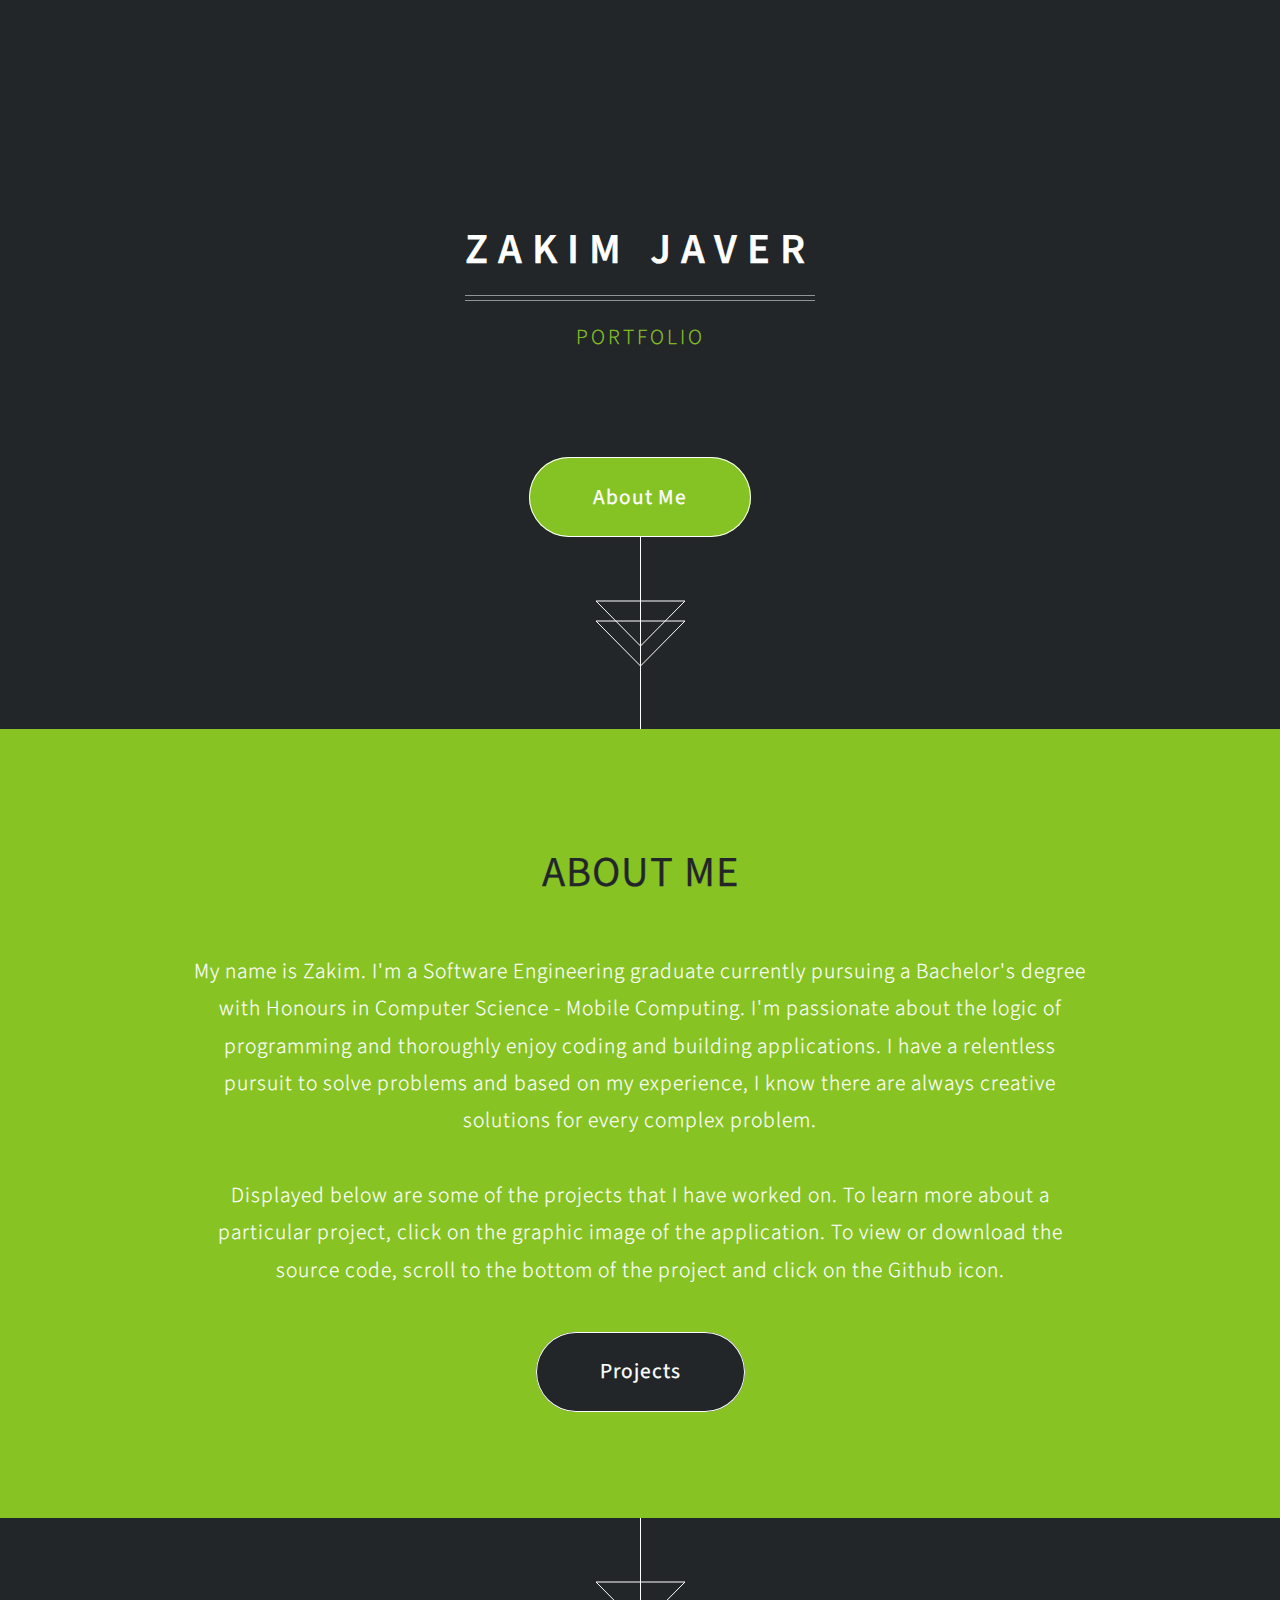
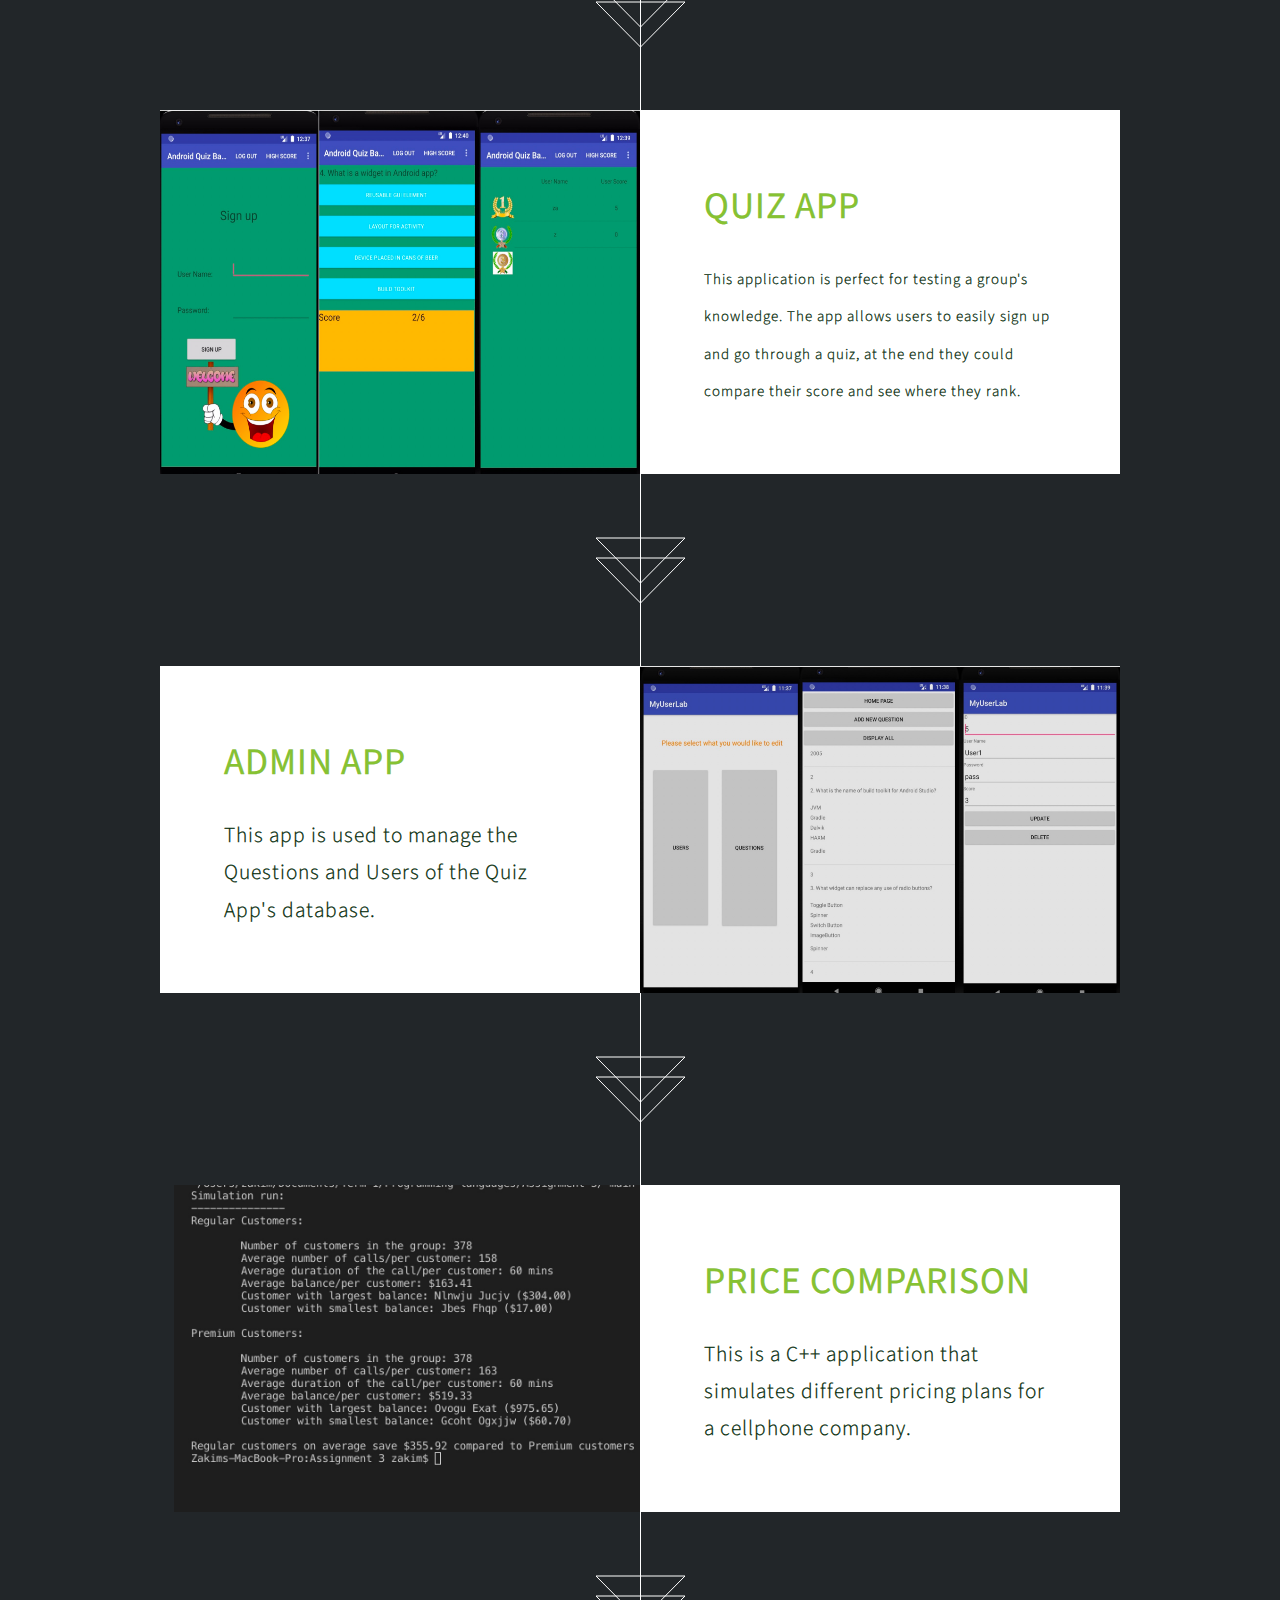
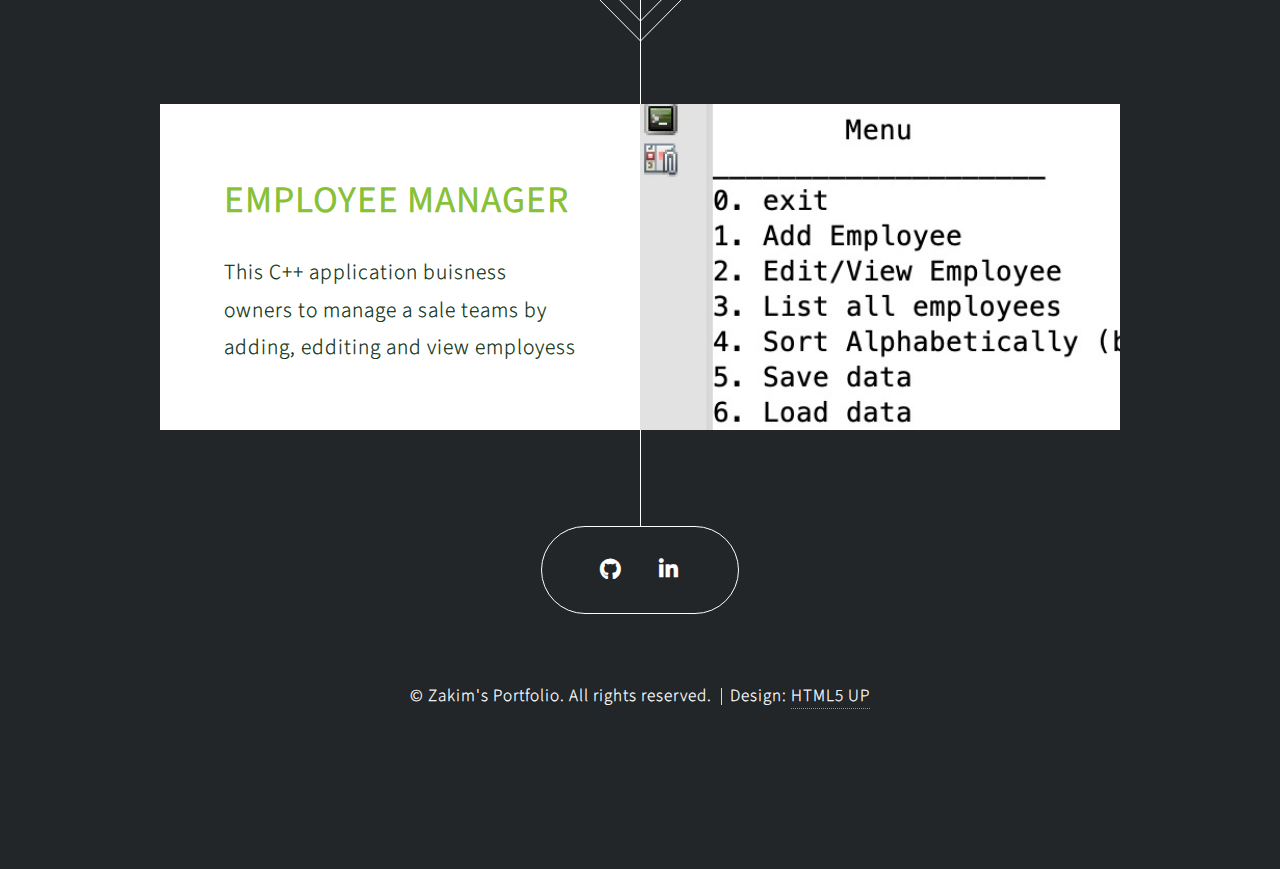
==== commit 58746bf1: "Update index.html" ====
--- a/index.html
+++ b/index.html
@@ -17,33 +17,40 @@
 		<!-- Header -->
 			<section id="header">
 				<header>
-					<h1>Portfolio </h1>
-					<p>Zakim Javer</p>
+					<h1 style="color: #ffffff">Zakim Javer</h1>
+					<p style="color: #86C323">Portfolio</p>
 				</header>
 				<footer>
-					<a href="#banner" class="button style2 scrolly-middle">About Me</a>
+					<a href="#banner" class="button style2 scrolly-middle" >About Me</a>
 				</footer>
 			</section>
 
 		<!-- Banner -->
 			<section id="banner">
 				<header>
-					<h2>Zakim Javer</h2>
+					<h2>About Me</h2>
 				</header>
-				<p>About me<br>
-					Desplayed bellow are some of my projects I have worked on. To understand the applications better click on the image. To view the source code scroll all the way to the bottom, you will find a github icon.</p>
+					<p style="width: 70%; margin: auto;">
+						My name is Zakim. I'm a Software Engineering graduate currently pursuing a Bachelor's degree with Honours in Computer Science
+						 - Mobile Computing. I'm passionate about the logic of programming and thoroughly enjoy coding and building applications. I have 
+						 a relentless pursuit to solve problems and based on my experience, I know there are always creative solutions for every complex problem.
+					</br></br>
+						 Displayed below are some of the projects that  I have worked on. To learn more about a particular project, click on the graphic image
+						  of the application. To view or download the source code, scroll to the bottom of the project and click on the Github icon.
+					</p>
 				<footer>
-					<a href="#first" class="button style2 scrolly">Projects</a>
+					<a href="#first" class="button style3 scrolly">Projects</a>
 				</footer>
 			</section>
 		<!-- Quiz app -->
 			<article id="first" class="container box style1 right">
-				<a href="quizApp.html" class="image fit"><img src="images/projects/quizApp.jpg" alt="" style="width: 12.7cm; height: 9cm" /></a>
+				<a href="quizApp.html" class="image fit"><img src="images/projects/quizApp.jpg" alt="" style="width: 12.7cm; height: 10cm" /></a>
 				<div class="inner">
 					<header>
-						<h2>Quiz App</h2>
+						<h5>Quiz App</h5>
 					</header>
-					<p style="font-size: 70%">This application is perfect for testing a group's knowledge. The app allows users to easily sign up and go through a quiz, at the end they could compare their score and see where they rank.</p>
+					<p style="font-size: 70%">This application is perfect for testing a group's knowledge. The app allows users to easily sign up 
+						and go through a quiz, at the end they could compare their score and see where they rank.</p>
 				</div>
 			</article>
 
@@ -52,7 +59,7 @@
 				<a href="myUserLab.html" class="image fit"><img src="images/MyUserLab/myUserLab.jpg" alt="" style="width: 12.7cm; height: 9cm"/></a>
 				<div class="inner">
 					<header>
-						<h2>Admin App</h2>
+						<h5>Admin App</h5>
 					</header>
 					<p>This app is used to manage the Questions and Users of the Quiz App's database.</p>
 				</div>
@@ -62,8 +69,7 @@
 				<a href="phonePriceComparison.html" class="image fit"><img src="images/phoneSimulation.jpg" alt="" /></a>
 				<div class="inner">
 					<header>
-						<h2>Phone Price Comparison
-						</h2>
+						<h5>Price Comparison</h5>
 					</header>
 					<p>This is a C++ application that simulates different pricing plans for a cellphone company.</p>
 				</div>
@@ -73,8 +79,7 @@
 				<a href="employeeManager.html" class="image fit"><img src="images/employeeManager.jpg" alt="" /></a>
 				<div class="inner">
 					<header>
-						<h2>Employee manager
-						</h2>
+						<h5>Employee manager</h5>
 					</header>
 					<p>This C++ application buisness owners to manage a sale teams by adding, edditing and view employess</p>
 				</div>
--- a/assets/css/main.css
+++ b/assets/css/main.css
@@ -90,8 +90,7 @@
 	}
 
 	body {
-		background-color: #183026;
-		background-image: url("images/overlay.png"), url("../../images/bg.jpg");
+		background-color: #222629;
 		background-repeat: repeat, no-repeat;
 		background-size: auto, cover;
 		background-position: top left, center 0;
@@ -137,6 +136,10 @@
 		font-weight: 400;
 		text-transform: uppercase;
 		line-height: 1.75em;
+		color: #222629;
+	}
+	h4{
+		color: #86C232;
 	}
 
 	h1 a, h2 a, h3 a, h4 a, h5 a, h6 a {
@@ -145,13 +148,16 @@
 	}
 
 	h2 {
-		font-size: 1.25em;
-		letter-spacing: 8px;
+		font-size: 2em;
 	}
 
 	h3 {
 		font-size: 1em;
 		letter-spacing: 5px;
+	}
+	h5{
+		font-size: 1.75em;
+		color: #86C232;
 	}
 
 	strong, b {
@@ -1786,8 +1792,8 @@
 		input[type="reset"].style2,
 		button.style2,
 		.button.style2 {
-			color: #3a3939;
-			background: #fff;
+			color: #ffffff;
+			background: #85c324;
 			box-shadow: inset 0 0 0 1px #fff;
 		}
 
@@ -1806,9 +1812,9 @@
 		input[type="reset"].style3,
 		button.style3,
 		.button.style3 {
-			background: none;
 			color: #3a3939;
-			box-shadow: inset 0 0 0 1px #dad9d9;
+			background: #fff;
+			box-shadow: inset 0 0 0 1px #fff;
 		}
 
 			input[type="button"].style3:hover,
@@ -1816,7 +1822,9 @@
 			input[type="reset"].style3:hover,
 			button.style3:hover,
 			.button.style3:hover {
-				background: rgba(58, 57, 57, 0.025);
+				background: rgba(255, 255, 255, 0.1);
+				color: #fff !important;
+				text-shadow: 0 0 0.5px rgba(255, 255, 255, 0.25) !important;
 			}
 
 /* Box */
@@ -1866,7 +1874,7 @@
 				top: 0;
 				width: 50%;
 				height: 100%;
-				background: #152E33;
+				background: #222629;
 				overflow: hidden;
 			}
 
@@ -1962,7 +1970,7 @@
 				}
 
 		.box.style3 {
-			background: rgba(207, 172, 125, 1);
+			background: #E0E0E0;
 			padding: 3em;
 		}
 
@@ -2006,7 +2014,7 @@
 
 
 	.box1.style1 {
-		background: rgba(207, 172, 125, 1);
+		background: #E0E0E0;
 		padding: 3em;
 	}
 
@@ -2264,14 +2272,15 @@
 		color: #fff;
 		text-shadow: 0 0 0.5px rgba(255, 255, 255, 0.25);
 		text-align: center;
-		background: #35b88f url("images/banner.svg") bottom center no-repeat;
+		background: #86C323;
 		padding: 5em 0 5em 0;
 		margin: 0;
 		background-size: 125% auto;
 	}
 
 		#banner .button {
-			color: #35b882;
+			color: #fff;
+			background-color: #222629;
 			text-shadow: 0 0 0.5px rgba(53, 184, 130, 0.25);
 		}
 
@@ -2281,8 +2290,7 @@
 
 			#banner header h2 {
 				font-weight: 400;
-				font-size: 1.75em;
-				letter-spacing: 8px;
+				font-size: 2em;
 			}
 
 		#banner p {
@@ -2300,6 +2308,7 @@
 
 			#banner a:hover {
 				border-bottom-color: rgba(255, 255, 255, 0);
+				background-color: #61892f;
 			}
 
 /* Footer */
@@ -2526,7 +2535,7 @@
 		/* Basic */
 
 			body {
-				background-color: #203936;
+				background-color: #6b6e70;
 				background-image: url("images/overlay.png"), url("../../images/bg-alt.jpg");
 				background-repeat: repeat, no-repeat;
 				background-size: auto, 100% auto;
@@ -2817,4 +2826,4 @@
 				opacity: 0.5;
 			}
 
-	}+	}
